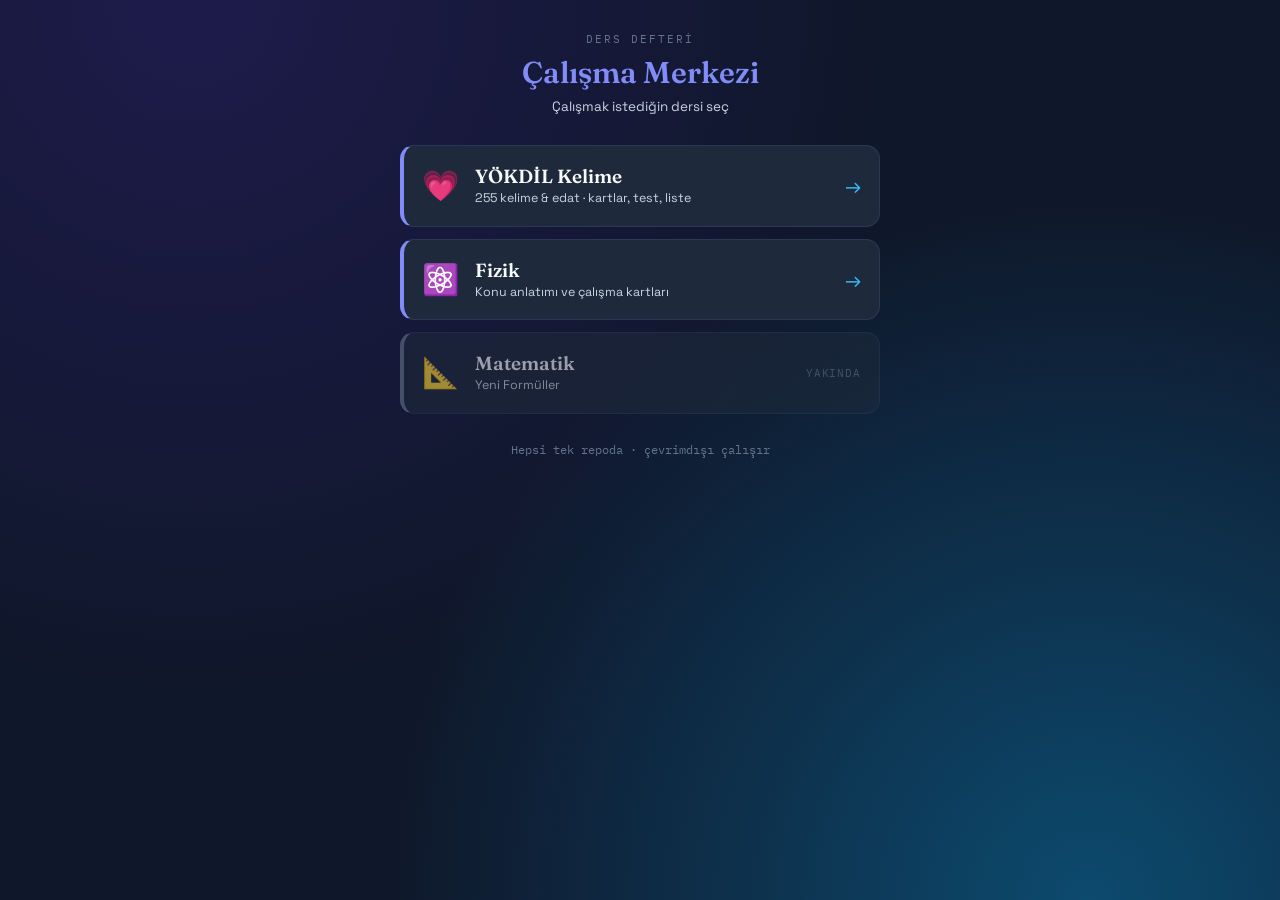
==== index.html @ ac5307e1 "Revamp styles and color palette in index.html Updated color palette and styles for a modern look. En" ====
<!DOCTYPE html>
<html lang="tr">
<head>
<meta charset="UTF-8">
<meta name="viewport" content="width=device-width, initial-scale=1.0">
<title>Ders Defteri — Giriş</title>
<link rel="preconnect" href="https://fonts.googleapis.com">
<link href="https://fonts.googleapis.com/css2?family=Fraunces:ital,opsz,wght@0,9..144,500;0,9..144,600&family=Space+Grotesk:wght@400;500;600;700&family=IBM+Plex+Mono:wght@400;500;600&display=swap" rel="stylesheet">
<style>
  :root{
    /* Modernize Edilmiş Renk Paleti */
    --bg: #0f172a;           /* Derin gece mavisi / Arduvaz */
    --bg-alt: #1e293b;       /* Kartlar için bir ton açık arka plan */
    --accent: #818cf8;       /* Yumuşak İndigo (Ana vurgu) */
    --secondary: #38bdf8;    /* Açık Mavi (Oklar ve ufak detaylar için) */
    --muted: #64748b;        /* Pasif öğeler için gri/mavi */
    --soft: #f8fafc;         /* Tam beyaz yerine göz yormayan kırık beyaz */
    --soft-dim: #cbd5e1;     /* Alt metinler için yumuşak gri */
  }
  
  *{box-sizing:border-box;}
  html{ background: var(--bg); }
  body{
    margin:0; background: var(--bg);
    /* Daha modern, mistik ve derinlik katan yeni arka plan gradient'leri */
    background-image:
      radial-gradient(circle at 15% 0%, #1e1b4b 0%, transparent 50%),
      radial-gradient(circle at 85% 100%, #0c4a6e 0%, transparent 50%);
    background-attachment:fixed;
    color:var(--soft); font-family:'Space Grotesk', sans-serif; min-height:100vh;
    display:flex; justify-content:center; padding:32px 16px 48px;
  }
  .wrap{ width:100%; max-width:480px; }
  header{ text-align:center; margin-bottom:28px; }
  .eyebrow{ font-family:'IBM Plex Mono', monospace; font-size:11px; letter-spacing:.18em; text-transform:uppercase; color:var(--muted); margin-bottom:8px; }
  h1{ font-family:'Fraunces', serif; font-weight:600; font-size:30px; margin:0 0 6px; color:var(--accent); }
  .sub{ font-size:13.5px; color:var(--soft-dim); line-height:1.5; }

  .grid{ display:flex; flex-direction:column; gap:12px; }
  .card{
    display:flex; align-items:center; gap:16px; text-decoration:none;
    background:var(--bg-alt); 
    border:1px solid rgba(129, 140, 248, 0.15); /* Çerçeveye saydam bir indigo dokunuşu */
    border-left:4px solid var(--accent); border-radius:14px; padding:18px 18px;
    transition:transform .15s ease, border-color .2s ease, background .2s ease, box-shadow .2s ease;
  }
  /* Kartların üzerine gelindiğinde modern bir parlama ve yükselme efekti */
  .card:hover:not(.soon) {
    background: #27364f;
    border-color: rgba(129, 140, 248, 0.4);
    box-shadow: 0 4px 20px rgba(0,0,0,0.15);
  }
  .card:active:not(.soon){ transform:scale(.985); background: #1e293b; }
  
  .card .ico{ font-size:30px; line-height:1; flex:0 0 auto; }
  .card .body{ flex:1; min-width:0; }
  .card .title{ font-family:'Fraunces', serif; font-weight:600; font-size:19px; color:var(--soft); margin-bottom:2px; }
  .card .desc{ font-size:12.5px; color:var(--soft-dim); line-height:1.4; }
  
  .card .arrow{ color:var(--secondary); font-size:20px; flex:0 0 auto; transition: transform 0.2s ease; }
  /* Ok işaretinin üzerine gelince hafif sağa kayması (Mikro etkileşim) */
  .card:hover:not(.soon) .arrow { transform: translateX(4px); }

  .card.soon{ border-left-color:var(--muted); opacity:.6; pointer-events:none; }
  .card.soon .arrow{ font-size:11px; font-family:'IBM Plex Mono', monospace; color:var(--muted); text-transform:uppercase; letter-spacing:.08em; }

  footer{ text-align:center; margin-top:28px; font-size:11.5px; color:var(--muted); font-family:'IBM Plex Mono', monospace; }
  
  ::selection{ background:var(--accent); color:#fff; }
</style>
</head>
<body>
<div class="wrap">

  <header>
    <div class="eyebrow">Ders Defteri</div>
    <h1>Çalışma Merkezi</h1>
    <div class="sub">Çalışmak istediğin dersi seç</div>
  </header>

  <div class="grid" id="grid"></div>

  <footer>Hepsi tek repoda · çevrimdışı çalışır</footer>

</div>

<script>
  const cards = [
    { ico:"💗", title:"YÖKDİL Kelime", desc:"255 kelime & edat · kartlar, test, liste", file:"yokdil-kelime.html" },
    { ico:"⚛️", title:"Fizik", desc:"Konu anlatımı ve çalışma kartları", file:"fizik.html" },
    { ico:"📐", title:"Matematik", desc:"Yeni Formüller", soon:true },
  ];

  const grid = document.getElementById('grid');
  cards.forEach(c=>{
    const el = document.createElement(c.soon ? 'div' : 'a');
    el.className = 'card' + (c.soon ? ' soon' : '');
    if(!c.soon) el.href = c.file;
    el.innerHTML =
      `<div class="ico">${c.ico}</div>
       <div class="body">
         <div class="title">${c.title}</div>
         <div class="desc">${c.desc}</div>
       </div>
       <div class="arrow">${c.soon ? 'Yakında' : '→'}</div>`;
    grid.appendChild(el);
  });
</script>
</body>
</html>
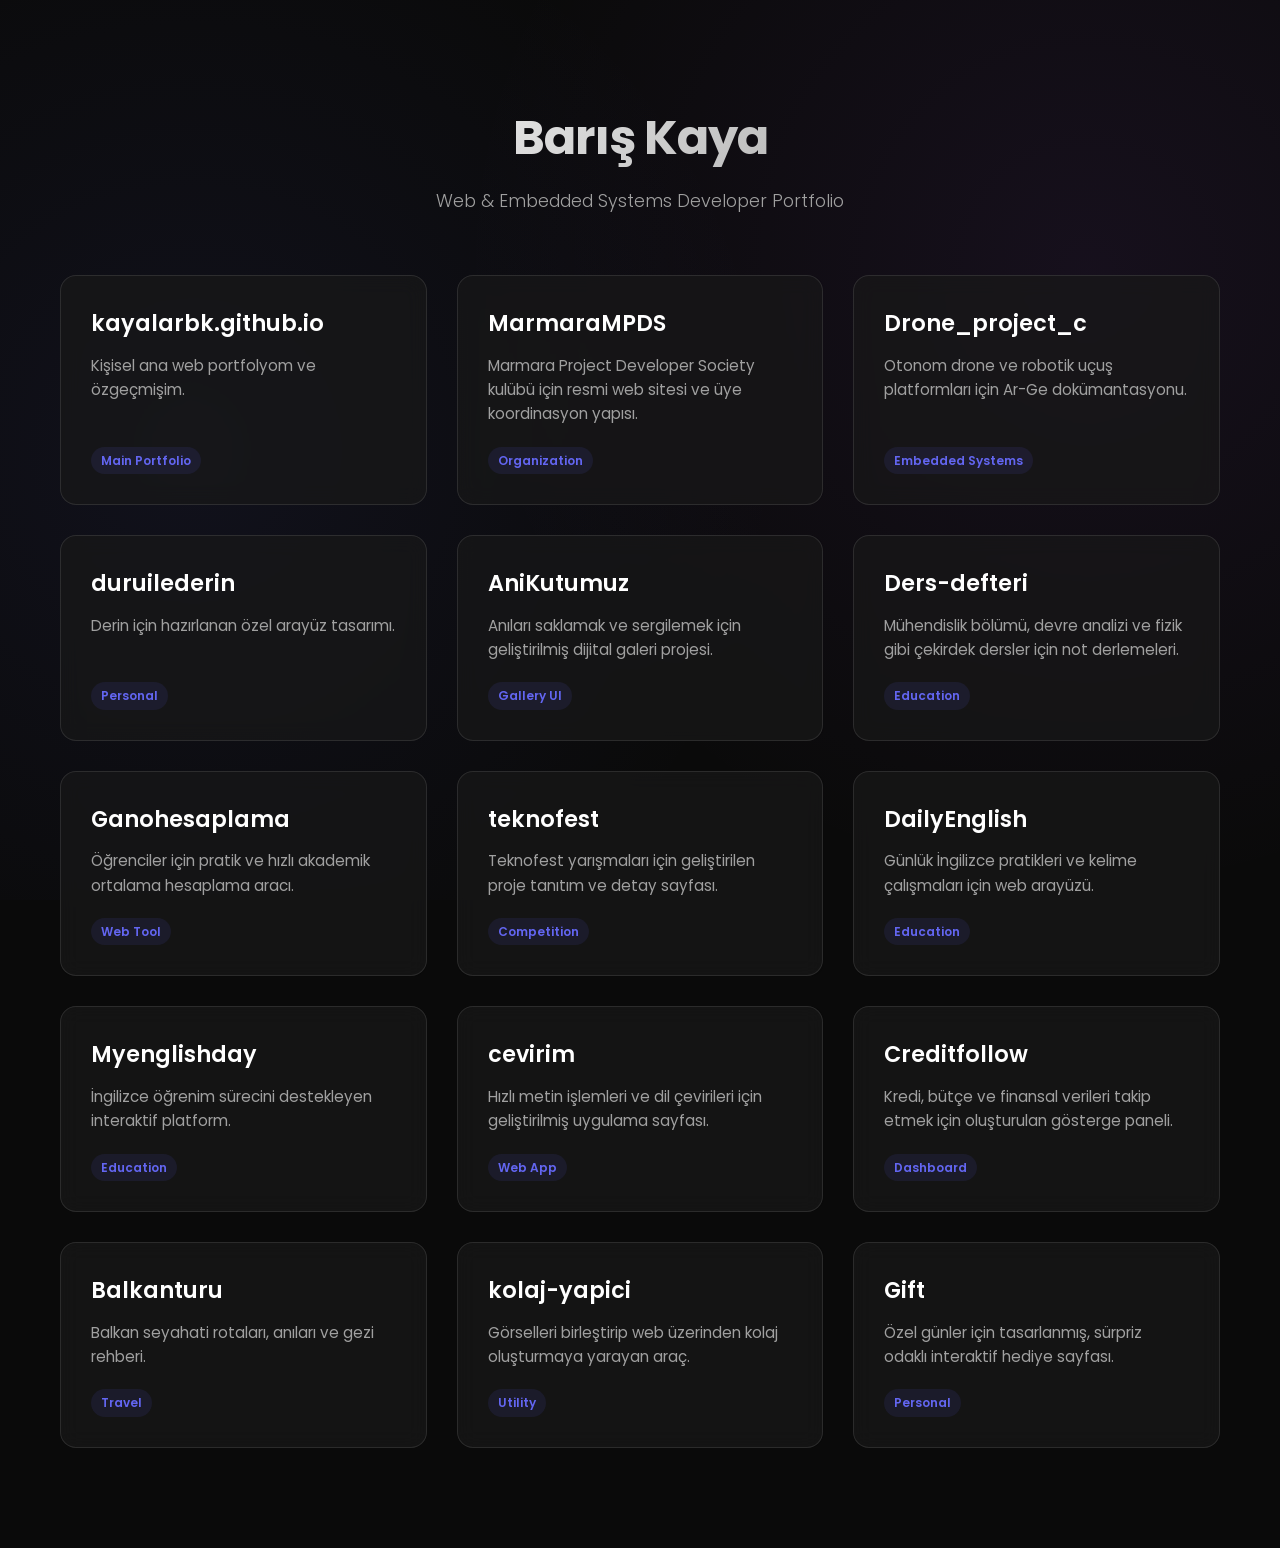
==== commit 0e1b9ae3: "Add files via upload" ====
--- a/index.html
+++ b/index.html
@@ -1,110 +1,275 @@
-<!DOCTYPE html>
-<html lang="tr">
-<head>
-<meta charset="UTF-8">
-<meta name="viewport" content="width=device-width, initial-scale=1.0">
-<title>Ders Defteri — Giriş</title>
-<link rel="preconnect" href="https://fonts.googleapis.com">
-<link href="https://fonts.googleapis.com/css2?family=Fraunces:ital,opsz,wght@0,9..144,500;0,9..144,600&family=Space+Grotesk:wght@400;500;600;700&family=IBM+Plex+Mono:wght@400;500;600&display=swap" rel="stylesheet">
-<style>
-  :root{
-    /* Modernize Edilmiş Renk Paleti */
-    --bg: #0f172a;           /* Derin gece mavisi / Arduvaz */
-    --bg-alt: #1e293b;       /* Kartlar için bir ton açık arka plan */
-    --accent: #818cf8;       /* Yumuşak İndigo (Ana vurgu) */
-    --secondary: #38bdf8;    /* Açık Mavi (Oklar ve ufak detaylar için) */
-    --muted: #64748b;        /* Pasif öğeler için gri/mavi */
-    --soft: #f8fafc;         /* Tam beyaz yerine göz yormayan kırık beyaz */
-    --soft-dim: #cbd5e1;     /* Alt metinler için yumuşak gri */
-  }
-  
-  *{box-sizing:border-box;}
-  html{ background: var(--bg); }
-  body{
-    margin:0; background: var(--bg);
-    /* Daha modern, mistik ve derinlik katan yeni arka plan gradient'leri */
-    background-image:
-      radial-gradient(circle at 15% 0%, #1e1b4b 0%, transparent 50%),
-      radial-gradient(circle at 85% 100%, #0c4a6e 0%, transparent 50%);
-    background-attachment:fixed;
-    color:var(--soft); font-family:'Space Grotesk', sans-serif; min-height:100vh;
-    display:flex; justify-content:center; padding:32px 16px 48px;
-  }
-  .wrap{ width:100%; max-width:480px; }
-  header{ text-align:center; margin-bottom:28px; }
-  .eyebrow{ font-family:'IBM Plex Mono', monospace; font-size:11px; letter-spacing:.18em; text-transform:uppercase; color:var(--muted); margin-bottom:8px; }
-  h1{ font-family:'Fraunces', serif; font-weight:600; font-size:30px; margin:0 0 6px; color:var(--accent); }
-  .sub{ font-size:13.5px; color:var(--soft-dim); line-height:1.5; }
-
-  .grid{ display:flex; flex-direction:column; gap:12px; }
-  .card{
-    display:flex; align-items:center; gap:16px; text-decoration:none;
-    background:var(--bg-alt); 
-    border:1px solid rgba(129, 140, 248, 0.15); /* Çerçeveye saydam bir indigo dokunuşu */
-    border-left:4px solid var(--accent); border-radius:14px; padding:18px 18px;
-    transition:transform .15s ease, border-color .2s ease, background .2s ease, box-shadow .2s ease;
-  }
-  /* Kartların üzerine gelindiğinde modern bir parlama ve yükselme efekti */
-  .card:hover:not(.soon) {
-    background: #27364f;
-    border-color: rgba(129, 140, 248, 0.4);
-    box-shadow: 0 4px 20px rgba(0,0,0,0.15);
-  }
-  .card:active:not(.soon){ transform:scale(.985); background: #1e293b; }
-  
-  .card .ico{ font-size:30px; line-height:1; flex:0 0 auto; }
-  .card .body{ flex:1; min-width:0; }
-  .card .title{ font-family:'Fraunces', serif; font-weight:600; font-size:19px; color:var(--soft); margin-bottom:2px; }
-  .card .desc{ font-size:12.5px; color:var(--soft-dim); line-height:1.4; }
-  
-  .card .arrow{ color:var(--secondary); font-size:20px; flex:0 0 auto; transition: transform 0.2s ease; }
-  /* Ok işaretinin üzerine gelince hafif sağa kayması (Mikro etkileşim) */
-  .card:hover:not(.soon) .arrow { transform: translateX(4px); }
-
-  .card.soon{ border-left-color:var(--muted); opacity:.6; pointer-events:none; }
-  .card.soon .arrow{ font-size:11px; font-family:'IBM Plex Mono', monospace; color:var(--muted); text-transform:uppercase; letter-spacing:.08em; }
-
-  footer{ text-align:center; margin-top:28px; font-size:11.5px; color:var(--muted); font-family:'IBM Plex Mono', monospace; }
-  
-  ::selection{ background:var(--accent); color:#fff; }
-</style>
-</head>
-<body>
-<div class="wrap">
-
-  <header>
-    <div class="eyebrow">Ders Defteri</div>
-    <h1>Çalışma Merkezi</h1>
-    <div class="sub">Çalışmak istediğin dersi seç</div>
-  </header>
-
-  <div class="grid" id="grid"></div>
-
-  <footer>Hepsi tek repoda · çevrimdışı çalışır</footer>
-
-</div>
-
-<script>
-  const cards = [
-    { ico:"💗", title:"YÖKDİL Kelime", desc:"255 kelime & edat · kartlar, test, liste", file:"yokdil-kelime.html" },
-    { ico:"⚛️", title:"Fizik", desc:"Konu anlatımı ve çalışma kartları", file:"fizik.html" },
-    { ico:"📐", title:"Matematik", desc:"Yeni Formüller", soon:true },
-  ];
-
-  const grid = document.getElementById('grid');
-  cards.forEach(c=>{
-    const el = document.createElement(c.soon ? 'div' : 'a');
-    el.className = 'card' + (c.soon ? ' soon' : '');
-    if(!c.soon) el.href = c.file;
-    el.innerHTML =
-      `<div class="ico">${c.ico}</div>
-       <div class="body">
-         <div class="title">${c.title}</div>
-         <div class="desc">${c.desc}</div>
-       </div>
-       <div class="arrow">${c.soon ? 'Yakında' : '→'}</div>`;
-    grid.appendChild(el);
-  });
-</script>
-</body>
-</html>
+<!DOCTYPE html>
+<html lang="tr">
+<head>
+    <meta charset="UTF-8">
+    <meta name="viewport" content="width=device-width, initial-scale=1.0">
+    <title>Barış Kaya | Portfolyo</title>
+    <link href="https://fonts.googleapis.com/css2?family=Poppins:wght@300;400;600;700&display=swap" rel="stylesheet">
+    <style>
+        :root {
+            --bg-dark: #0a0a0a;
+            --bg-card: rgba(25, 25, 25, 0.7);
+            --text-primary: #ffffff;
+            --text-secondary: #a0a0a0;
+            --accent: #6366f1;
+            --accent-glow: rgba(99, 102, 241, 0.4);
+            --border-color: rgba(255, 255, 255, 0.1);
+        }
+
+        * {
+            box-sizing: border-box;
+            margin: 0;
+            padding: 0;
+        }
+
+        body {
+            font-family: 'Poppins', sans-serif;
+            background-color: var(--bg-dark);
+            color: var(--text-primary);
+            line-height: 1.6;
+            background-image: 
+                radial-gradient(circle at 15% 50%, rgba(99, 102, 241, 0.08) 0%, transparent 50%),
+                radial-gradient(circle at 85% 30%, rgba(168, 85, 247, 0.08) 0%, transparent 50%);
+            background-attachment: fixed;
+            min-height: 100vh;
+        }
+
+        /* Header / Hero Section */
+        header {
+            text-align: center;
+            padding: 100px 20px 60px;
+            max-width: 800px;
+            margin: 0 auto;
+        }
+
+        header h1 {
+            font-size: 3rem;
+            font-weight: 700;
+            margin-bottom: 10px;
+            background: linear-gradient(135deg, #fff 0%, #a0a0a0 100%);
+            -webkit-background-clip: text;
+            -webkit-text-fill-color: transparent;
+            letter-spacing: -1px;
+        }
+
+        header p {
+            color: var(--text-secondary);
+            font-size: 1.1rem;
+            font-weight: 300;
+        }
+
+        /* Container & Grid */
+        .container {
+            max-width: 1200px;
+            margin: 0 auto;
+            padding: 0 20px 100px;
+        }
+
+        .project-grid {
+            display: grid;
+            grid-template-columns: repeat(auto-fill, minmax(320px, 1fr));
+            gap: 30px;
+        }
+
+        /* Project Cards */
+        .card {
+            background: var(--bg-card);
+            border: 1px solid var(--border-color);
+            border-radius: 16px;
+            padding: 30px;
+            text-decoration: none;
+            color: inherit;
+            display: flex;
+            flex-direction: column;
+            transition: all 0.4s cubic-bezier(0.175, 0.885, 0.32, 1.275);
+            backdrop-filter: blur(10px);
+            position: relative;
+            overflow: hidden;
+        }
+
+        .card::before {
+            content: '';
+            position: absolute;
+            top: 0;
+            left: 0;
+            width: 100%;
+            height: 4px;
+            background: linear-gradient(90deg, var(--accent), #a855f7);
+            opacity: 0;
+            transition: opacity 0.3s ease;
+        }
+
+        .card:hover {
+            transform: translateY(-10px);
+            border-color: rgba(255, 255, 255, 0.2);
+            box-shadow: 0 20px 40px var(--accent-glow);
+        }
+
+        .card:hover::before {
+            opacity: 1;
+        }
+
+        .card h3 {
+            font-size: 1.4rem;
+            font-weight: 600;
+            margin-bottom: 12px;
+            color: #fff;
+            display: flex;
+            align-items: center;
+            justify-content: space-between;
+        }
+
+        .card h3::after {
+            content: '↗';
+            font-size: 1.2rem;
+            color: var(--accent);
+            opacity: 0;
+            transform: translateX(-10px);
+            transition: all 0.3s ease;
+        }
+
+        .card:hover h3::after {
+            opacity: 1;
+            transform: translateX(0);
+        }
+
+        .card p {
+            color: var(--text-secondary);
+            font-size: 0.95rem;
+            flex-grow: 1;
+        }
+
+        .tag {
+            display: inline-block;
+            padding: 4px 10px;
+            background: rgba(99, 102, 241, 0.1);
+            color: var(--accent);
+            border-radius: 20px;
+            font-size: 0.75rem;
+            font-weight: 600;
+            margin-top: 20px;
+            align-self: flex-start;
+        }
+
+    </style>
+</head>
+<body>
+
+    <header>
+        <h1>Barış Kaya</h1>
+        <p>Web & Embedded Systems Developer Portfolio</p>
+    </header>
+
+    <div class="container">
+        <div class="project-grid">
+
+            <!-- Ana Portfolyo -->
+            <a href="https://kayalarbk.github.io/" target="_blank" class="card">
+                <h3>kayalarbk.github.io</h3>
+                <p>Kişisel ana web portfolyom ve özgeçmişim.</p>
+                <span class="tag">Main Portfolio</span>
+            </a>
+
+            <!-- MPDS -->
+            <a href="https://kayalarbk.github.io/MarmaraMPDS/" target="_blank" class="card">
+                <h3>MarmaraMPDS</h3>
+                <p>Marmara Project Developer Society kulübü için resmi web sitesi ve üye koordinasyon yapısı.</p>
+                <span class="tag">Organization</span>
+            </a>
+
+            <!-- Drone Projesi -->
+            <a href="https://kayalarbk.github.io/Drone_project_c/" target="_blank" class="card">
+                <h3>Drone_project_c</h3>
+                <p>Otonom drone ve robotik uçuş platformları için Ar-Ge dokümantasyonu.</p>
+                <span class="tag">Embedded Systems</span>
+            </a>
+
+            <!-- Duru ile Derin -->
+            <a href="https://kayalarbk.github.io/duruilederin/" target="_blank" class="card">
+                <h3>duruilederin</h3>
+                <p>Derin için hazırlanan özel arayüz tasarımı.</p>
+                <span class="tag">Personal</span>
+            </a>
+
+            <!-- Anı Kutumuz -->
+            <a href="https://kayalarbk.github.io/AniKutumuz/" target="_blank" class="card">
+                <h3>AniKutumuz</h3>
+                <p>Anıları saklamak ve sergilemek için geliştirilmiş dijital galeri projesi.</p>
+                <span class="tag">Gallery UI</span>
+            </a>
+
+            <!-- Ders Defteri -->
+            <a href="https://kayalarbk.github.io/Ders-defteri/" target="_blank" class="card">
+                <h3>Ders-defteri</h3>
+                <p>Mühendislik bölümü, devre analizi ve fizik gibi çekirdek dersler için not derlemeleri.</p>
+                <span class="tag">Education</span>
+            </a>
+
+            <!-- GANO Hesaplama -->
+            <a href="https://kayalarbk.github.io/Ganohesaplama/" target="_blank" class="card">
+                <h3>Ganohesaplama</h3>
+                <p>Öğrenciler için pratik ve hızlı akademik ortalama hesaplama aracı.</p>
+                <span class="tag">Web Tool</span>
+            </a>
+
+            <!-- Teknofest -->
+            <a href="https://kayalarbk.github.io/teknofest/" target="_blank" class="card">
+                <h3>teknofest</h3>
+                <p>Teknofest yarışmaları için geliştirilen proje tanıtım ve detay sayfası.</p>
+                <span class="tag">Competition</span>
+            </a>
+
+            <!-- Günlük İngilizce -->
+            <a href="https://kayalarbk.github.io/DailyEnglish/" target="_blank" class="card">
+                <h3>DailyEnglish</h3>
+                <p>Günlük İngilizce pratikleri ve kelime çalışmaları için web arayüzü.</p>
+                <span class="tag">Education</span>
+            </a>
+
+            <!-- My English Day -->
+            <a href="https://kayalarbk.github.io/Myenglishday/" target="_blank" class="card">
+                <h3>Myenglishday</h3>
+                <p>İngilizce öğrenim sürecini destekleyen interaktif platform.</p>
+                <span class="tag">Education</span>
+            </a>
+
+            <!-- Çevirim -->
+            <a href="https://kayalarbk.github.io/cevirim/" target="_blank" class="card">
+                <h3>cevirim</h3>
+                <p>Hızlı metin işlemleri ve dil çevirileri için geliştirilmiş uygulama sayfası.</p>
+                <span class="tag">Web App</span>
+            </a>
+
+            <!-- Kredi Takip -->
+            <a href="https://kayalarbk.github.io/Creditfollow/" target="_blank" class="card">
+                <h3>Creditfollow</h3>
+                <p>Kredi, bütçe ve finansal verileri takip etmek için oluşturulan gösterge paneli.</p>
+                <span class="tag">Dashboard</span>
+            </a>
+
+            <!-- Balkan Turu -->
+            <a href="https://kayalarbk.github.io/Balkanturu/" target="_blank" class="card">
+                <h3>Balkanturu</h3>
+                <p>Balkan seyahati rotaları, anıları ve gezi rehberi.</p>
+                <span class="tag">Travel</span>
+            </a>
+
+            <!-- Kolaj Yapıcı -->
+            <a href="https://kayalarbk.github.io/kolaj-yapici/" target="_blank" class="card">
+                <h3>kolaj-yapici</h3>
+                <p>Görselleri birleştirip web üzerinden kolaj oluşturmaya yarayan araç.</p>
+                <span class="tag">Utility</span>
+            </a>
+
+            <!-- Gift -->
+            <a href="https://kayalarbk.github.io/Gift/" target="_blank" class="card">
+                <h3>Gift</h3>
+                <p>Özel günler için tasarlanmış, sürpriz odaklı interaktif hediye sayfası.</p>
+                <span class="tag">Personal</span>
+            </a>
+
+        </div>
+    </div>
+
+</body>
+</html>
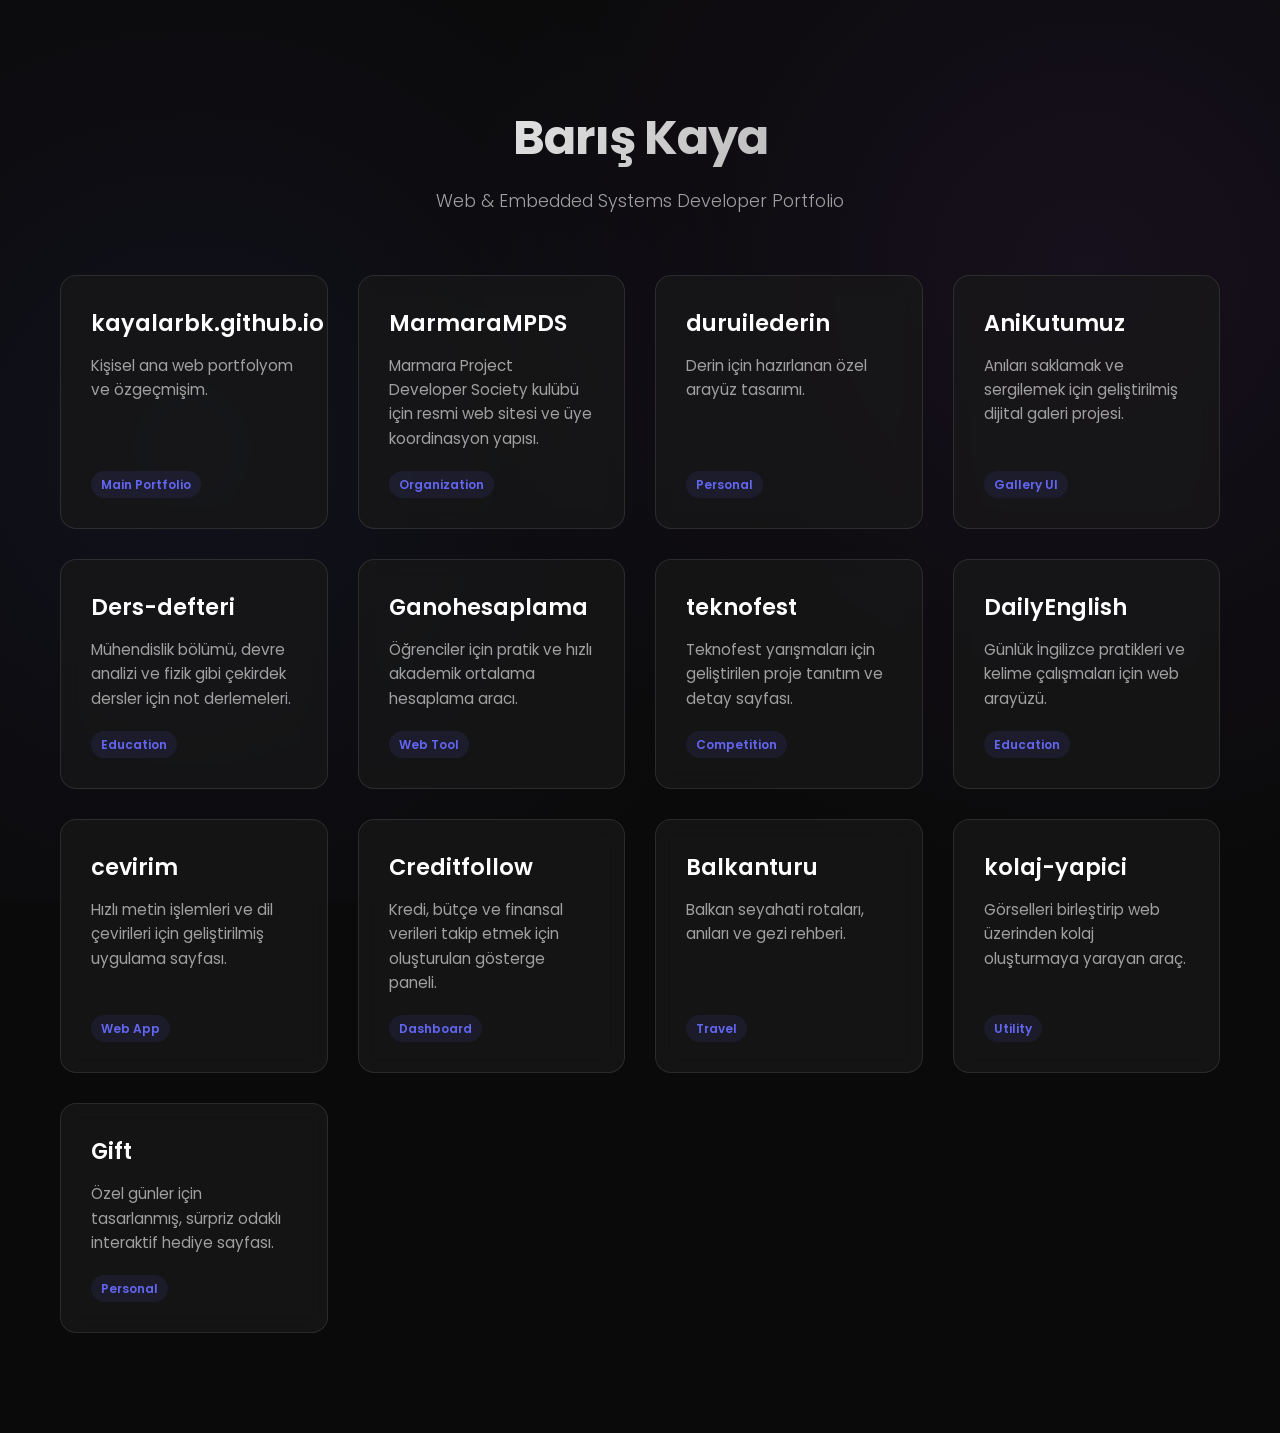
==== commit 9032aa18: "Update index.html" ====
--- a/index.html
+++ b/index.html
@@ -67,7 +67,7 @@
 
         .project-grid {
             display: grid;
-            grid-template-columns: repeat(auto-fill, minmax(320px, 1fr));
+            grid-template-columns: repeat(auto-fill, minmax(240px, 1fr));
             gap: 30px;
         }
 
@@ -177,13 +177,6 @@
                 <span class="tag">Organization</span>
             </a>
 
-            <!-- Drone Projesi -->
-            <a href="https://kayalarbk.github.io/Drone_project_c/" target="_blank" class="card">
-                <h3>Drone_project_c</h3>
-                <p>Otonom drone ve robotik uçuş platformları için Ar-Ge dokümantasyonu.</p>
-                <span class="tag">Embedded Systems</span>
-            </a>
-
             <!-- Duru ile Derin -->
             <a href="https://kayalarbk.github.io/duruilederin/" target="_blank" class="card">
                 <h3>duruilederin</h3>
@@ -226,13 +219,6 @@
                 <span class="tag">Education</span>
             </a>
 
-            <!-- My English Day -->
-            <a href="https://kayalarbk.github.io/Myenglishday/" target="_blank" class="card">
-                <h3>Myenglishday</h3>
-                <p>İngilizce öğrenim sürecini destekleyen interaktif platform.</p>
-                <span class="tag">Education</span>
-            </a>
-
             <!-- Çevirim -->
             <a href="https://kayalarbk.github.io/cevirim/" target="_blank" class="card">
                 <h3>cevirim</h3>
@@ -272,4 +258,4 @@
     </div>
 
 </body>
-</html>+</html>
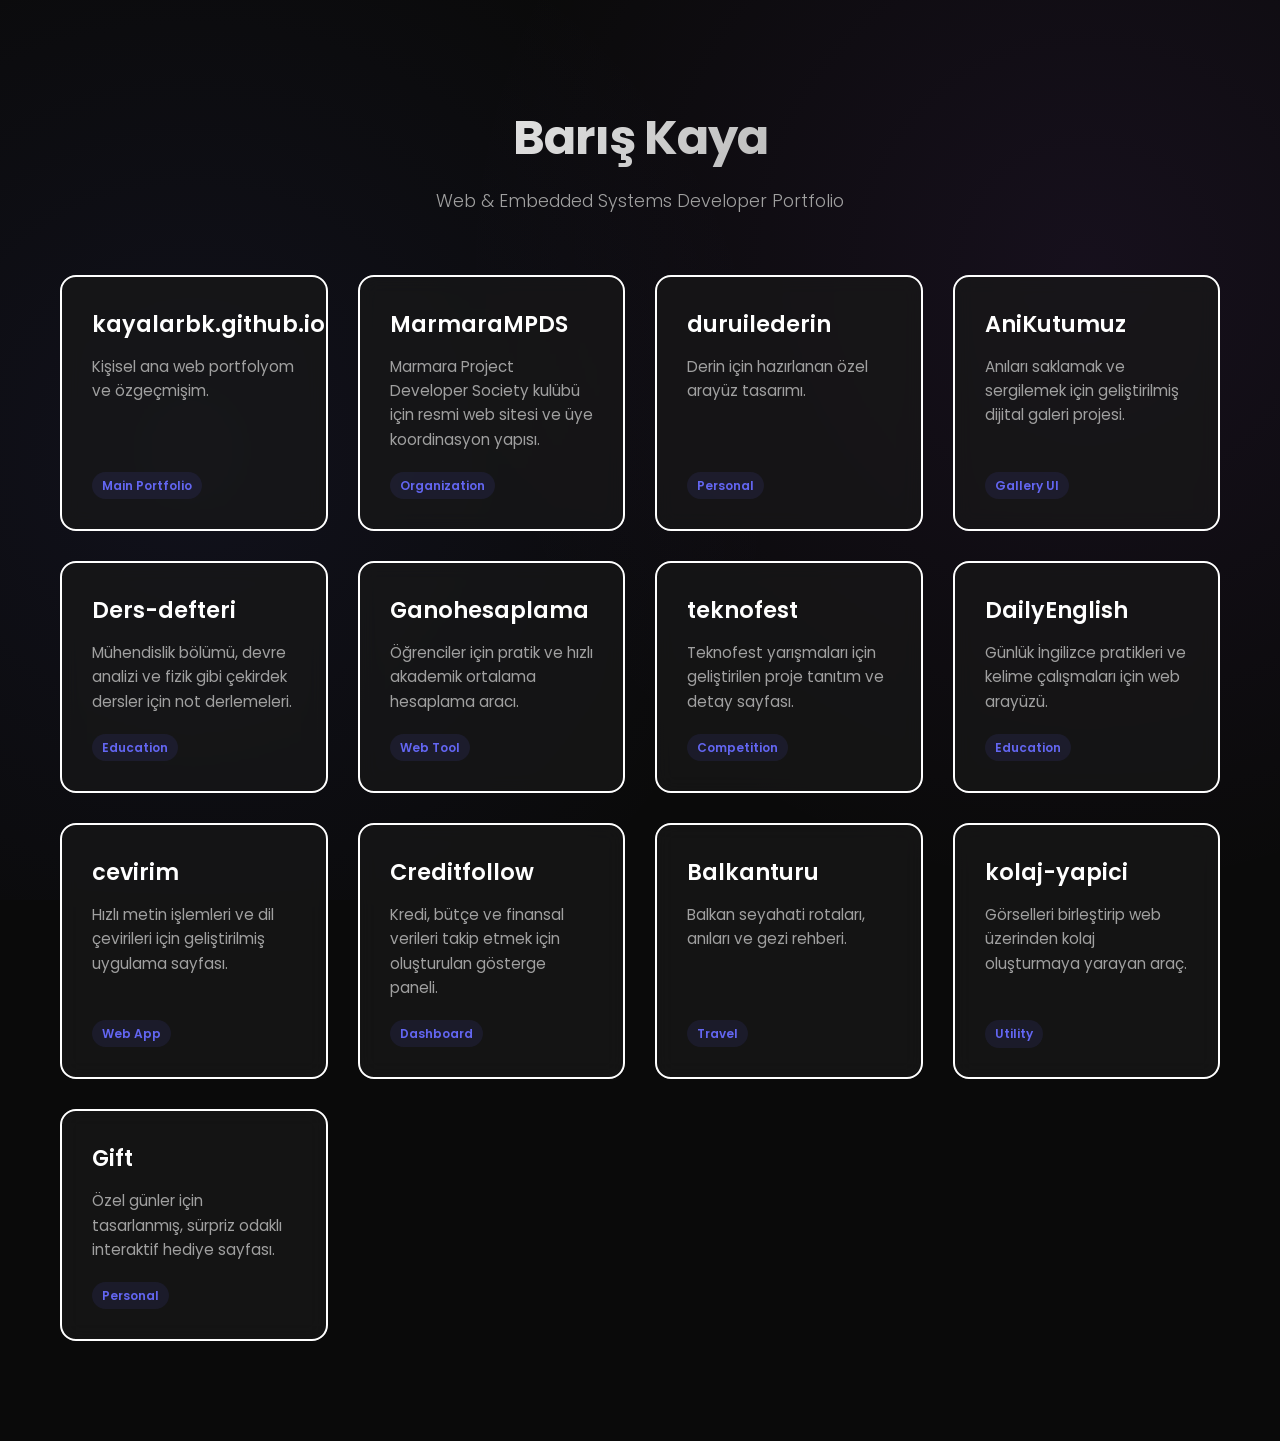
==== commit 588d50b7: "Update index.html" ====
--- a/index.html
+++ b/index.html
@@ -74,7 +74,7 @@
         /* Project Cards */
         .card {
             background: var(--bg-card);
-            border: 1px solid var(--border-color);
+            border: 2px solid #ffffff;
             border-radius: 16px;
             padding: 30px;
             text-decoration: none;
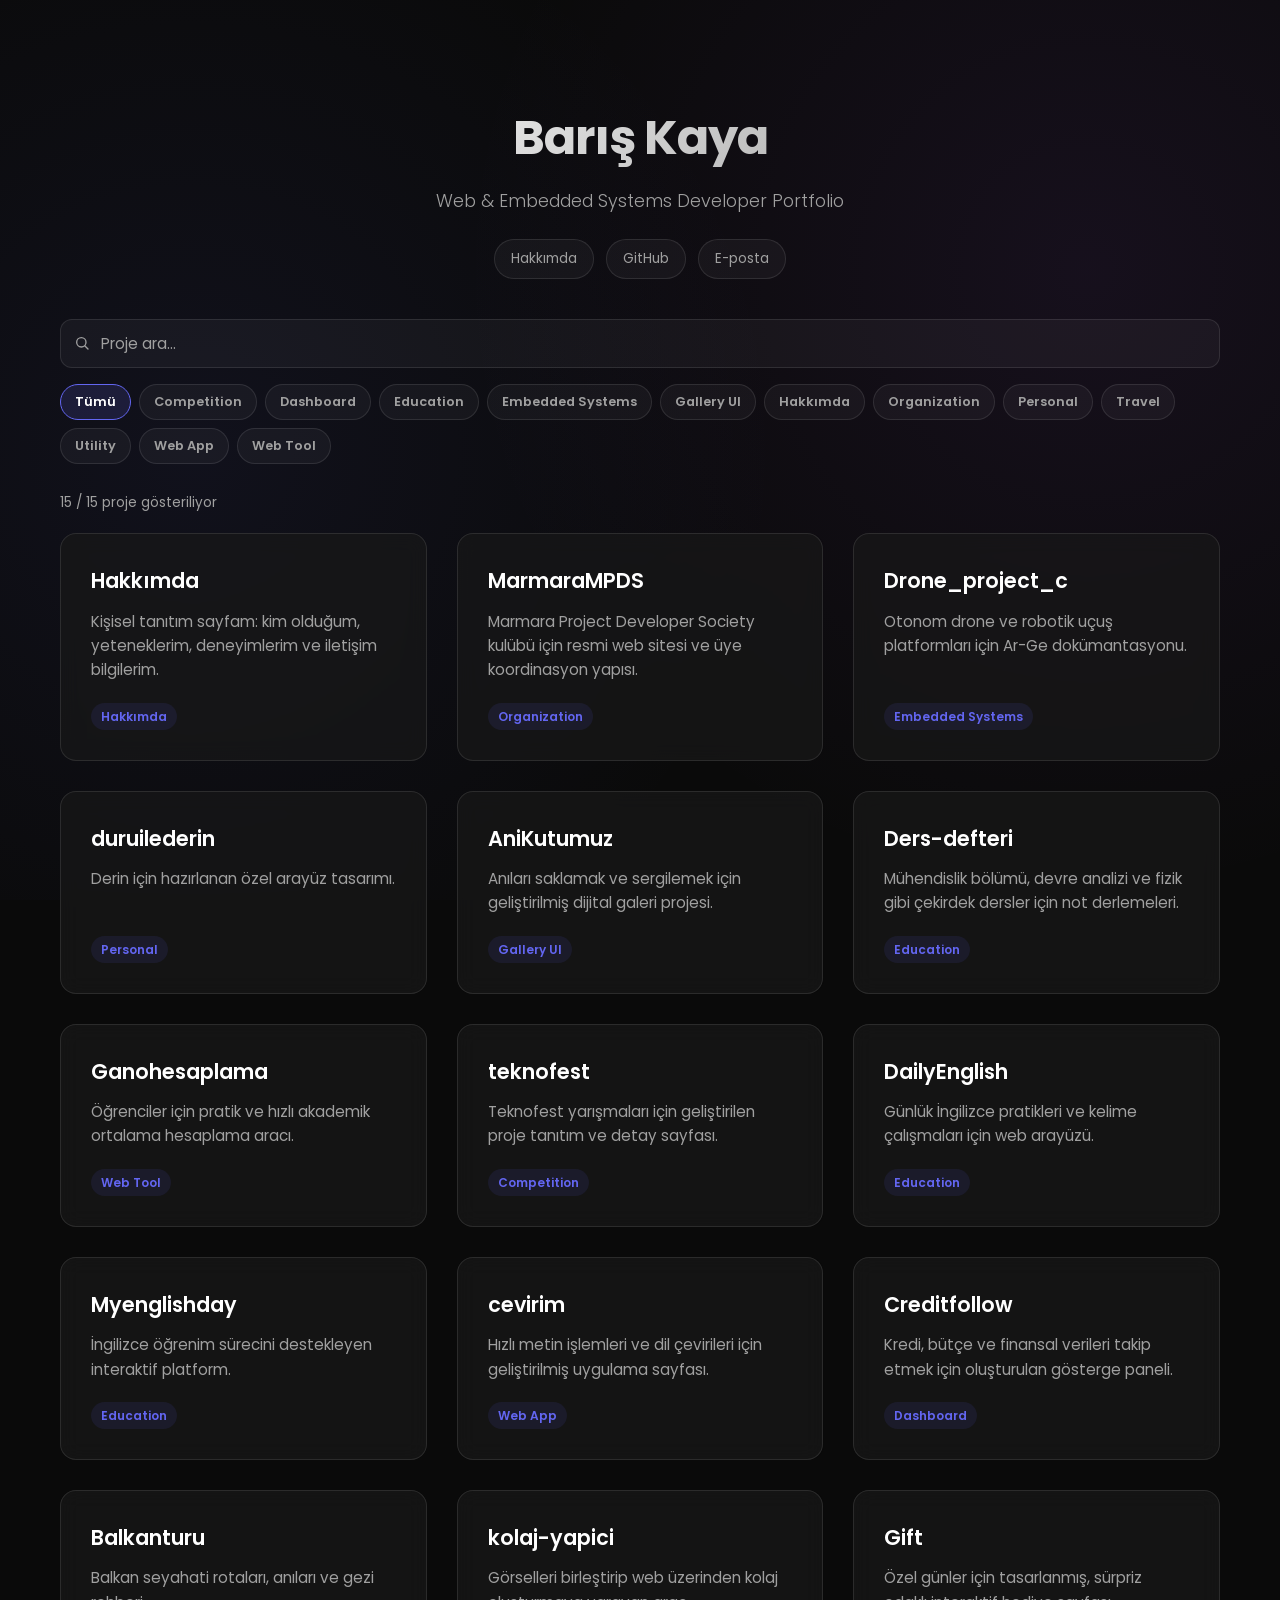
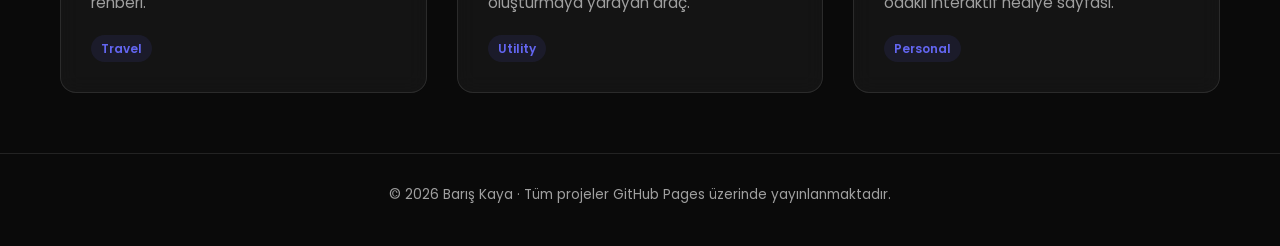
==== commit ac66e258: "Portfolyoya arama/filtre ekle ve kisisel tanitim sayfasi olustur - index.html: canli arama, otomatik" ====
--- a/index.html
+++ b/index.html
@@ -1,261 +1,558 @@
-<!DOCTYPE html>
-<html lang="tr">
-<head>
-    <meta charset="UTF-8">
-    <meta name="viewport" content="width=device-width, initial-scale=1.0">
-    <title>Barış Kaya | Portfolyo</title>
-    <link href="https://fonts.googleapis.com/css2?family=Poppins:wght@300;400;600;700&display=swap" rel="stylesheet">
-    <style>
-        :root {
-            --bg-dark: #0a0a0a;
-            --bg-card: rgba(25, 25, 25, 0.7);
-            --text-primary: #ffffff;
-            --text-secondary: #a0a0a0;
-            --accent: #6366f1;
-            --accent-glow: rgba(99, 102, 241, 0.4);
-            --border-color: rgba(255, 255, 255, 0.1);
-        }
-
-        * {
-            box-sizing: border-box;
-            margin: 0;
-            padding: 0;
-        }
-
-        body {
-            font-family: 'Poppins', sans-serif;
-            background-color: var(--bg-dark);
-            color: var(--text-primary);
-            line-height: 1.6;
-            background-image: 
-                radial-gradient(circle at 15% 50%, rgba(99, 102, 241, 0.08) 0%, transparent 50%),
-                radial-gradient(circle at 85% 30%, rgba(168, 85, 247, 0.08) 0%, transparent 50%);
-            background-attachment: fixed;
-            min-height: 100vh;
-        }
-
-        /* Header / Hero Section */
-        header {
-            text-align: center;
-            padding: 100px 20px 60px;
-            max-width: 800px;
-            margin: 0 auto;
-        }
-
-        header h1 {
-            font-size: 3rem;
-            font-weight: 700;
-            margin-bottom: 10px;
-            background: linear-gradient(135deg, #fff 0%, #a0a0a0 100%);
-            -webkit-background-clip: text;
-            -webkit-text-fill-color: transparent;
-            letter-spacing: -1px;
-        }
-
-        header p {
-            color: var(--text-secondary);
-            font-size: 1.1rem;
-            font-weight: 300;
-        }
-
-        /* Container & Grid */
-        .container {
-            max-width: 1200px;
-            margin: 0 auto;
-            padding: 0 20px 100px;
-        }
-
-        .project-grid {
-            display: grid;
-            grid-template-columns: repeat(auto-fill, minmax(240px, 1fr));
-            gap: 30px;
-        }
-
-        /* Project Cards */
-        .card {
-            background: var(--bg-card);
-            border: 2px solid #ffffff;
-            border-radius: 16px;
-            padding: 30px;
-            text-decoration: none;
-            color: inherit;
-            display: flex;
-            flex-direction: column;
-            transition: all 0.4s cubic-bezier(0.175, 0.885, 0.32, 1.275);
-            backdrop-filter: blur(10px);
-            position: relative;
-            overflow: hidden;
-        }
-
-        .card::before {
-            content: '';
-            position: absolute;
-            top: 0;
-            left: 0;
-            width: 100%;
-            height: 4px;
-            background: linear-gradient(90deg, var(--accent), #a855f7);
-            opacity: 0;
-            transition: opacity 0.3s ease;
-        }
-
-        .card:hover {
-            transform: translateY(-10px);
-            border-color: rgba(255, 255, 255, 0.2);
-            box-shadow: 0 20px 40px var(--accent-glow);
-        }
-
-        .card:hover::before {
-            opacity: 1;
-        }
-
-        .card h3 {
-            font-size: 1.4rem;
-            font-weight: 600;
-            margin-bottom: 12px;
-            color: #fff;
-            display: flex;
-            align-items: center;
-            justify-content: space-between;
-        }
-
-        .card h3::after {
-            content: '↗';
-            font-size: 1.2rem;
-            color: var(--accent);
-            opacity: 0;
-            transform: translateX(-10px);
-            transition: all 0.3s ease;
-        }
-
-        .card:hover h3::after {
-            opacity: 1;
-            transform: translateX(0);
-        }
-
-        .card p {
-            color: var(--text-secondary);
-            font-size: 0.95rem;
-            flex-grow: 1;
-        }
-
-        .tag {
-            display: inline-block;
-            padding: 4px 10px;
-            background: rgba(99, 102, 241, 0.1);
-            color: var(--accent);
-            border-radius: 20px;
-            font-size: 0.75rem;
-            font-weight: 600;
-            margin-top: 20px;
-            align-self: flex-start;
-        }
-
-    </style>
-</head>
-<body>
-
-    <header>
-        <h1>Barış Kaya</h1>
-        <p>Web & Embedded Systems Developer Portfolio</p>
-    </header>
-
-    <div class="container">
-        <div class="project-grid">
-
-            <!-- Ana Portfolyo -->
-            <a href="https://kayalarbk.github.io/" target="_blank" class="card">
-                <h3>kayalarbk.github.io</h3>
-                <p>Kişisel ana web portfolyom ve özgeçmişim.</p>
-                <span class="tag">Main Portfolio</span>
-            </a>
-
-            <!-- MPDS -->
-            <a href="https://kayalarbk.github.io/MarmaraMPDS/" target="_blank" class="card">
-                <h3>MarmaraMPDS</h3>
-                <p>Marmara Project Developer Society kulübü için resmi web sitesi ve üye koordinasyon yapısı.</p>
-                <span class="tag">Organization</span>
-            </a>
-
-            <!-- Duru ile Derin -->
-            <a href="https://kayalarbk.github.io/duruilederin/" target="_blank" class="card">
-                <h3>duruilederin</h3>
-                <p>Derin için hazırlanan özel arayüz tasarımı.</p>
-                <span class="tag">Personal</span>
-            </a>
-
-            <!-- Anı Kutumuz -->
-            <a href="https://kayalarbk.github.io/AniKutumuz/" target="_blank" class="card">
-                <h3>AniKutumuz</h3>
-                <p>Anıları saklamak ve sergilemek için geliştirilmiş dijital galeri projesi.</p>
-                <span class="tag">Gallery UI</span>
-            </a>
-
-            <!-- Ders Defteri -->
-            <a href="https://kayalarbk.github.io/Ders-defteri/" target="_blank" class="card">
-                <h3>Ders-defteri</h3>
-                <p>Mühendislik bölümü, devre analizi ve fizik gibi çekirdek dersler için not derlemeleri.</p>
-                <span class="tag">Education</span>
-            </a>
-
-            <!-- GANO Hesaplama -->
-            <a href="https://kayalarbk.github.io/Ganohesaplama/" target="_blank" class="card">
-                <h3>Ganohesaplama</h3>
-                <p>Öğrenciler için pratik ve hızlı akademik ortalama hesaplama aracı.</p>
-                <span class="tag">Web Tool</span>
-            </a>
-
-            <!-- Teknofest -->
-            <a href="https://kayalarbk.github.io/teknofest/" target="_blank" class="card">
-                <h3>teknofest</h3>
-                <p>Teknofest yarışmaları için geliştirilen proje tanıtım ve detay sayfası.</p>
-                <span class="tag">Competition</span>
-            </a>
-
-            <!-- Günlük İngilizce -->
-            <a href="https://kayalarbk.github.io/DailyEnglish/" target="_blank" class="card">
-                <h3>DailyEnglish</h3>
-                <p>Günlük İngilizce pratikleri ve kelime çalışmaları için web arayüzü.</p>
-                <span class="tag">Education</span>
-            </a>
-
-            <!-- Çevirim -->
-            <a href="https://kayalarbk.github.io/cevirim/" target="_blank" class="card">
-                <h3>cevirim</h3>
-                <p>Hızlı metin işlemleri ve dil çevirileri için geliştirilmiş uygulama sayfası.</p>
-                <span class="tag">Web App</span>
-            </a>
-
-            <!-- Kredi Takip -->
-            <a href="https://kayalarbk.github.io/Creditfollow/" target="_blank" class="card">
-                <h3>Creditfollow</h3>
-                <p>Kredi, bütçe ve finansal verileri takip etmek için oluşturulan gösterge paneli.</p>
-                <span class="tag">Dashboard</span>
-            </a>
-
-            <!-- Balkan Turu -->
-            <a href="https://kayalarbk.github.io/Balkanturu/" target="_blank" class="card">
-                <h3>Balkanturu</h3>
-                <p>Balkan seyahati rotaları, anıları ve gezi rehberi.</p>
-                <span class="tag">Travel</span>
-            </a>
-
-            <!-- Kolaj Yapıcı -->
-            <a href="https://kayalarbk.github.io/kolaj-yapici/" target="_blank" class="card">
-                <h3>kolaj-yapici</h3>
-                <p>Görselleri birleştirip web üzerinden kolaj oluşturmaya yarayan araç.</p>
-                <span class="tag">Utility</span>
-            </a>
-
-            <!-- Gift -->
-            <a href="https://kayalarbk.github.io/Gift/" target="_blank" class="card">
-                <h3>Gift</h3>
-                <p>Özel günler için tasarlanmış, sürpriz odaklı interaktif hediye sayfası.</p>
-                <span class="tag">Personal</span>
-            </a>
-
-        </div>
-    </div>
-
-</body>
-</html>
+<!DOCTYPE html>
+<html lang="tr">
+<head>
+    <meta charset="UTF-8">
+    <meta name="viewport" content="width=device-width, initial-scale=1.0">
+    <title>Barış Kaya | Portfolyo</title>
+
+    <meta name="description" content="Barış Kaya'nın web ve gömülü sistemler projelerini bir araya getiren portfolyo sayfası.">
+    <meta name="author" content="Barış Kaya">
+    <meta name="theme-color" content="#0a0a0a">
+    <link rel="canonical" href="https://kayalarbk.github.io/">
+
+    <meta property="og:type" content="website">
+    <meta property="og:title" content="Barış Kaya | Portfolyo">
+    <meta property="og:description" content="Web & gömülü sistemler projeleri.">
+    <meta property="og:locale" content="tr_TR">
+    <meta name="twitter:card" content="summary">
+
+    <link rel="icon" href="data:image/svg+xml,<svg xmlns='http://www.w3.org/2000/svg' viewBox='0 0 100 100'><rect width='100' height='100' rx='22' fill='%236366f1'/><text x='50' y='71' font-size='58' font-family='sans-serif' font-weight='700' fill='%23fff' text-anchor='middle'>B</text></svg>">
+
+    <link rel="preconnect" href="https://fonts.googleapis.com">
+    <link rel="preconnect" href="https://fonts.gstatic.com" crossorigin>
+    <link href="https://fonts.googleapis.com/css2?family=Poppins:wght@300;400;600;700&display=swap" rel="stylesheet">
+    <style>
+        :root {
+            --bg-dark: #0a0a0a;
+            --bg-card: rgba(25, 25, 25, 0.7);
+            --bg-input: rgba(255, 255, 255, 0.04);
+            --text-primary: #ffffff;
+            --text-secondary: #a0a0a0;
+            --accent: #6366f1;
+            --accent-2: #a855f7;
+            --accent-glow: rgba(99, 102, 241, 0.4);
+            --border-color: rgba(255, 255, 255, 0.1);
+        }
+
+        * {
+            box-sizing: border-box;
+            margin: 0;
+            padding: 0;
+        }
+
+        html { scroll-behavior: smooth; }
+
+        body {
+            font-family: 'Poppins', sans-serif;
+            background-color: var(--bg-dark);
+            color: var(--text-primary);
+            line-height: 1.6;
+            background-image:
+                radial-gradient(circle at 15% 50%, rgba(99, 102, 241, 0.08) 0%, transparent 50%),
+                radial-gradient(circle at 85% 30%, rgba(168, 85, 247, 0.08) 0%, transparent 50%);
+            background-attachment: fixed;
+            min-height: 100vh;
+        }
+
+        a { color: var(--accent); }
+
+        :focus-visible {
+            outline: 2px solid var(--accent);
+            outline-offset: 3px;
+            border-radius: 6px;
+        }
+
+        .skip-link {
+            position: absolute;
+            left: -9999px;
+            top: 10px;
+            background: var(--accent);
+            color: #fff;
+            padding: 10px 16px;
+            border-radius: 8px;
+            text-decoration: none;
+            z-index: 10;
+        }
+        .skip-link:focus { left: 20px; }
+
+        /* Header / Hero Section */
+        header {
+            text-align: center;
+            padding: 100px 20px 40px;
+            max-width: 800px;
+            margin: 0 auto;
+        }
+
+        header h1 {
+            font-size: clamp(2.1rem, 7vw, 3rem);
+            font-weight: 700;
+            margin-bottom: 10px;
+            background: linear-gradient(135deg, #fff 0%, #a0a0a0 100%);
+            -webkit-background-clip: text;
+            background-clip: text;
+            -webkit-text-fill-color: transparent;
+            letter-spacing: -1px;
+        }
+
+        header p {
+            color: var(--text-secondary);
+            font-size: 1.1rem;
+            font-weight: 300;
+        }
+
+        .socials {
+            display: flex;
+            justify-content: center;
+            gap: 12px;
+            margin-top: 24px;
+            flex-wrap: wrap;
+        }
+
+        .socials a {
+            display: inline-flex;
+            align-items: center;
+            gap: 8px;
+            padding: 8px 16px;
+            border: 1px solid var(--border-color);
+            border-radius: 999px;
+            background: var(--bg-input);
+            color: var(--text-secondary);
+            text-decoration: none;
+            font-size: 0.85rem;
+            transition: color .25s ease, border-color .25s ease, transform .25s ease;
+        }
+
+        .socials a:hover {
+            color: #fff;
+            border-color: rgba(255, 255, 255, 0.3);
+            transform: translateY(-2px);
+        }
+
+        /* Controls */
+        .container {
+            max-width: 1200px;
+            margin: 0 auto;
+            padding: 0 20px 60px;
+        }
+
+        .controls {
+            display: flex;
+            flex-wrap: wrap;
+            gap: 16px;
+            align-items: center;
+            justify-content: space-between;
+            margin-bottom: 28px;
+        }
+
+        .search-wrap { position: relative; flex: 1 1 260px; }
+
+        .search-wrap svg {
+            position: absolute;
+            left: 14px;
+            top: 50%;
+            transform: translateY(-50%);
+            width: 16px;
+            height: 16px;
+            stroke: var(--text-secondary);
+            pointer-events: none;
+        }
+
+        #search {
+            width: 100%;
+            padding: 12px 16px 12px 40px;
+            background: var(--bg-input);
+            border: 1px solid var(--border-color);
+            border-radius: 12px;
+            color: var(--text-primary);
+            font-family: inherit;
+            font-size: 0.95rem;
+            transition: border-color .25s ease, background .25s ease;
+        }
+
+        #search::placeholder { color: var(--text-secondary); }
+        #search:focus { border-color: var(--accent); background: rgba(99, 102, 241, 0.06); }
+
+        .filters {
+            display: flex;
+            flex-wrap: wrap;
+            gap: 8px;
+        }
+
+        .filter-btn {
+            padding: 8px 14px;
+            background: var(--bg-input);
+            border: 1px solid var(--border-color);
+            border-radius: 999px;
+            color: var(--text-secondary);
+            font-family: inherit;
+            font-size: 0.8rem;
+            font-weight: 600;
+            cursor: pointer;
+            transition: all .25s ease;
+        }
+
+        .filter-btn:hover { color: #fff; border-color: rgba(255, 255, 255, 0.25); }
+
+        .filter-btn[aria-pressed="true"] {
+            background: rgba(99, 102, 241, 0.15);
+            border-color: var(--accent);
+            color: #fff;
+        }
+
+        .result-count {
+            color: var(--text-secondary);
+            font-size: 0.85rem;
+            margin-bottom: 20px;
+        }
+
+        .project-grid {
+            display: grid;
+            grid-template-columns: repeat(auto-fill, minmax(300px, 1fr));
+            gap: 30px;
+        }
+
+        /* Project Cards */
+        .card {
+            background: var(--bg-card);
+            border: 1px solid var(--border-color);
+            border-radius: 16px;
+            padding: 30px;
+            text-decoration: none;
+            color: inherit;
+            display: flex;
+            flex-direction: column;
+            transition: transform .4s cubic-bezier(0.175, 0.885, 0.32, 1.275),
+                        border-color .3s ease, box-shadow .3s ease, opacity .5s ease;
+            backdrop-filter: blur(10px);
+            position: relative;
+            overflow: hidden;
+        }
+
+        .card::before {
+            content: '';
+            position: absolute;
+            top: 0;
+            left: 0;
+            width: 100%;
+            height: 4px;
+            background: linear-gradient(90deg, var(--accent), var(--accent-2));
+            opacity: 0;
+            transition: opacity 0.3s ease;
+        }
+
+        .card:hover,
+        .card:focus-visible {
+            transform: translateY(-10px);
+            border-color: rgba(255, 255, 255, 0.2);
+            box-shadow: 0 20px 40px var(--accent-glow);
+        }
+
+        .card:hover::before,
+        .card:focus-visible::before { opacity: 1; }
+
+        .card h3 {
+            font-size: 1.3rem;
+            font-weight: 600;
+            margin-bottom: 12px;
+            color: #fff;
+            display: flex;
+            align-items: center;
+            justify-content: space-between;
+            gap: 10px;
+            word-break: break-word;
+        }
+
+        .card h3::after {
+            content: '↗';
+            font-size: 1.2rem;
+            color: var(--accent);
+            opacity: 0;
+            transform: translateX(-10px);
+            transition: all 0.3s ease;
+            flex-shrink: 0;
+        }
+
+        .card:hover h3::after,
+        .card:focus-visible h3::after {
+            opacity: 1;
+            transform: translateX(0);
+        }
+
+        .card p {
+            color: var(--text-secondary);
+            font-size: 0.95rem;
+            flex-grow: 1;
+        }
+
+        .tag {
+            display: inline-block;
+            padding: 4px 10px;
+            background: rgba(99, 102, 241, 0.1);
+            color: var(--accent);
+            border-radius: 20px;
+            font-size: 0.75rem;
+            font-weight: 600;
+            margin-top: 20px;
+            align-self: flex-start;
+        }
+
+        .card[hidden] { display: none; }
+
+        .empty-state {
+            text-align: center;
+            color: var(--text-secondary);
+            padding: 60px 20px;
+        }
+
+        footer {
+            border-top: 1px solid var(--border-color);
+            padding: 30px 20px 40px;
+            text-align: center;
+            color: var(--text-secondary);
+            font-size: 0.85rem;
+        }
+
+        /* Scroll reveal */
+        .reveal {
+            opacity: 0;
+            transform: translateY(20px);
+        }
+        .reveal.visible {
+            opacity: 1;
+            transform: none;
+        }
+
+        @media (prefers-reduced-motion: reduce) {
+            html { scroll-behavior: auto; }
+            *, *::before, *::after {
+                transition-duration: .01ms !important;
+                animation-duration: .01ms !important;
+            }
+            .reveal { opacity: 1; transform: none; }
+        }
+
+        @media (max-width: 600px) {
+            header { padding: 60px 20px 30px; }
+            .card { padding: 24px; }
+            .project-grid { gap: 20px; }
+        }
+    </style>
+</head>
+<body>
+
+    <a class="skip-link" href="#projects">İçeriğe geç</a>
+
+    <header>
+        <h1>Barış Kaya</h1>
+        <p>Web &amp; Embedded Systems Developer Portfolio</p>
+        <nav class="socials" aria-label="Sosyal bağlantılar">
+            <a href="./hakkimda.html">Hakkımda</a>
+            <a href="https://github.com/kayalarbk" target="_blank" rel="noopener noreferrer">GitHub</a>
+            <a href="mailto:kayalarbk2004@gmail.com">E-posta</a>
+        </nav>
+    </header>
+
+    <main class="container" id="projects">
+
+        <div class="controls">
+            <div class="search-wrap">
+                <svg viewBox="0 0 24 24" fill="none" stroke-width="2" stroke-linecap="round" aria-hidden="true">
+                    <circle cx="11" cy="11" r="7"></circle>
+                    <line x1="16.5" y1="16.5" x2="21" y2="21"></line>
+                </svg>
+                <input type="search" id="search" placeholder="Proje ara..." aria-label="Projelerde ara" autocomplete="off">
+            </div>
+            <div class="filters" id="filters" role="group" aria-label="Kategori filtresi"></div>
+        </div>
+
+        <p class="result-count" id="count" role="status" aria-live="polite"></p>
+
+        <div class="project-grid" id="grid">
+
+            <a href="./hakkimda.html" class="card reveal" data-tag="Hakkımda">
+                <h3>Hakkımda</h3>
+                <p>Kişisel tanıtım sayfam: kim olduğum, yeteneklerim, deneyimlerim ve iletişim bilgilerim.</p>
+                <span class="tag">Hakkımda</span>
+            </a>
+
+            <a href="https://kayalarbk.github.io/MarmaraMPDS/" target="_blank" rel="noopener noreferrer" class="card reveal" data-tag="Organization">
+                <h3>MarmaraMPDS</h3>
+                <p>Marmara Project Developer Society kulübü için resmi web sitesi ve üye koordinasyon yapısı.</p>
+                <span class="tag">Organization</span>
+            </a>
+
+            <a href="https://kayalarbk.github.io/Drone_project_c/" target="_blank" rel="noopener noreferrer" class="card reveal" data-tag="Embedded Systems">
+                <h3>Drone_project_c</h3>
+                <p>Otonom drone ve robotik uçuş platformları için Ar-Ge dokümantasyonu.</p>
+                <span class="tag">Embedded Systems</span>
+            </a>
+
+            <a href="https://kayalarbk.github.io/duruilederin/" target="_blank" rel="noopener noreferrer" class="card reveal" data-tag="Personal">
+                <h3>duruilederin</h3>
+                <p>Derin için hazırlanan özel arayüz tasarımı.</p>
+                <span class="tag">Personal</span>
+            </a>
+
+            <a href="https://kayalarbk.github.io/AniKutumuz/" target="_blank" rel="noopener noreferrer" class="card reveal" data-tag="Gallery UI">
+                <h3>AniKutumuz</h3>
+                <p>Anıları saklamak ve sergilemek için geliştirilmiş dijital galeri projesi.</p>
+                <span class="tag">Gallery UI</span>
+            </a>
+
+            <a href="https://kayalarbk.github.io/Ders-defteri/" target="_blank" rel="noopener noreferrer" class="card reveal" data-tag="Education">
+                <h3>Ders-defteri</h3>
+                <p>Mühendislik bölümü, devre analizi ve fizik gibi çekirdek dersler için not derlemeleri.</p>
+                <span class="tag">Education</span>
+            </a>
+
+            <a href="https://kayalarbk.github.io/Ganohesaplama/" target="_blank" rel="noopener noreferrer" class="card reveal" data-tag="Web Tool">
+                <h3>Ganohesaplama</h3>
+                <p>Öğrenciler için pratik ve hızlı akademik ortalama hesaplama aracı.</p>
+                <span class="tag">Web Tool</span>
+            </a>
+
+            <a href="https://kayalarbk.github.io/teknofest/" target="_blank" rel="noopener noreferrer" class="card reveal" data-tag="Competition">
+                <h3>teknofest</h3>
+                <p>Teknofest yarışmaları için geliştirilen proje tanıtım ve detay sayfası.</p>
+                <span class="tag">Competition</span>
+            </a>
+
+            <a href="https://kayalarbk.github.io/DailyEnglish/" target="_blank" rel="noopener noreferrer" class="card reveal" data-tag="Education">
+                <h3>DailyEnglish</h3>
+                <p>Günlük İngilizce pratikleri ve kelime çalışmaları için web arayüzü.</p>
+                <span class="tag">Education</span>
+            </a>
+
+            <a href="https://kayalarbk.github.io/Myenglishday/" target="_blank" rel="noopener noreferrer" class="card reveal" data-tag="Education">
+                <h3>Myenglishday</h3>
+                <p>İngilizce öğrenim sürecini destekleyen interaktif platform.</p>
+                <span class="tag">Education</span>
+            </a>
+
+            <a href="https://kayalarbk.github.io/cevirim/" target="_blank" rel="noopener noreferrer" class="card reveal" data-tag="Web App">
+                <h3>cevirim</h3>
+                <p>Hızlı metin işlemleri ve dil çevirileri için geliştirilmiş uygulama sayfası.</p>
+                <span class="tag">Web App</span>
+            </a>
+
+            <a href="https://kayalarbk.github.io/Creditfollow/" target="_blank" rel="noopener noreferrer" class="card reveal" data-tag="Dashboard">
+                <h3>Creditfollow</h3>
+                <p>Kredi, bütçe ve finansal verileri takip etmek için oluşturulan gösterge paneli.</p>
+                <span class="tag">Dashboard</span>
+            </a>
+
+            <a href="https://kayalarbk.github.io/Balkanturu/" target="_blank" rel="noopener noreferrer" class="card reveal" data-tag="Travel">
+                <h3>Balkanturu</h3>
+                <p>Balkan seyahati rotaları, anıları ve gezi rehberi.</p>
+                <span class="tag">Travel</span>
+            </a>
+
+            <a href="https://kayalarbk.github.io/kolaj-yapici/" target="_blank" rel="noopener noreferrer" class="card reveal" data-tag="Utility">
+                <h3>kolaj-yapici</h3>
+                <p>Görselleri birleştirip web üzerinden kolaj oluşturmaya yarayan araç.</p>
+                <span class="tag">Utility</span>
+            </a>
+
+            <a href="https://kayalarbk.github.io/Gift/" target="_blank" rel="noopener noreferrer" class="card reveal" data-tag="Personal">
+                <h3>Gift</h3>
+                <p>Özel günler için tasarlanmış, sürpriz odaklı interaktif hediye sayfası.</p>
+                <span class="tag">Personal</span>
+            </a>
+
+        </div>
+
+        <p class="empty-state" id="empty" hidden>Aramanla eşleşen proje bulunamadı.</p>
+    </main>
+
+    <footer>
+        <p>&copy; <span id="year"></span> Barış Kaya · Tüm projeler GitHub Pages üzerinde yayınlanmaktadır.</p>
+    </footer>
+
+    <script>
+    (function () {
+        const cards = Array.from(document.querySelectorAll('.card'));
+        const grid = document.getElementById('grid');
+        const search = document.getElementById('search');
+        const filters = document.getElementById('filters');
+        const count = document.getElementById('count');
+        const empty = document.getElementById('empty');
+
+        document.getElementById('year').textContent = new Date().getFullYear();
+
+        // Kategori butonlarını kartlardan üret
+        const tags = ['Tümü', ...new Set(cards.map(c => c.dataset.tag))].sort((a, b) =>
+            a === 'Tümü' ? -1 : b === 'Tümü' ? 1 : a.localeCompare(b, 'tr')
+        );
+        let activeTag = 'Tümü';
+
+        tags.forEach(tag => {
+            const btn = document.createElement('button');
+            btn.type = 'button';
+            btn.className = 'filter-btn';
+            btn.textContent = tag;
+            btn.setAttribute('aria-pressed', String(tag === activeTag));
+            btn.addEventListener('click', () => {
+                activeTag = tag;
+                filters.querySelectorAll('.filter-btn').forEach(b =>
+                    b.setAttribute('aria-pressed', String(b === btn))
+                );
+                apply();
+            });
+            filters.appendChild(btn);
+        });
+
+        // Türkçe karakterleri normalize ederek arama yap
+        const norm = s => s.toLocaleLowerCase('tr').normalize('NFD').replace(/[̀-ͯ]/g, '');
+
+        function apply() {
+            const q = norm(search.value.trim());
+            let visible = 0;
+
+            cards.forEach(card => {
+                const matchTag = activeTag === 'Tümü' || card.dataset.tag === activeTag;
+                const matchText = !q || norm(card.textContent).includes(q);
+                const show = matchTag && matchText;
+                card.hidden = !show;
+                if (show) visible++;
+            });
+
+            count.textContent = visible + ' / ' + cards.length + ' proje gösteriliyor';
+            empty.hidden = visible !== 0;
+            grid.hidden = visible === 0;
+        }
+
+        search.addEventListener('input', apply);
+        search.addEventListener('keydown', e => {
+            if (e.key === 'Escape') { search.value = ''; apply(); }
+        });
+
+        // "/" tuşu ile aramaya odaklan
+        document.addEventListener('keydown', e => {
+            if (e.key === '/' && document.activeElement !== search) {
+                e.preventDefault();
+                search.focus();
+            }
+        });
+
+        apply();
+
+        // Kartların görünüme girerken belirmesi
+        if ('IntersectionObserver' in window) {
+            const io = new IntersectionObserver((entries, obs) => {
+                entries.forEach(entry => {
+                    if (!entry.isIntersecting) return;
+                    entry.target.style.transitionDelay =
+                        Math.min(cards.indexOf(entry.target), 6) * 60 + 'ms';
+                    entry.target.classList.add('visible');
+                    obs.unobserve(entry.target);
+                });
+            }, { rootMargin: '0px 0px -40px 0px' });
+            cards.forEach(c => io.observe(c));
+        } else {
+            cards.forEach(c => c.classList.add('visible'));
+        }
+    })();
+    </script>
+
+</body>
+</html>
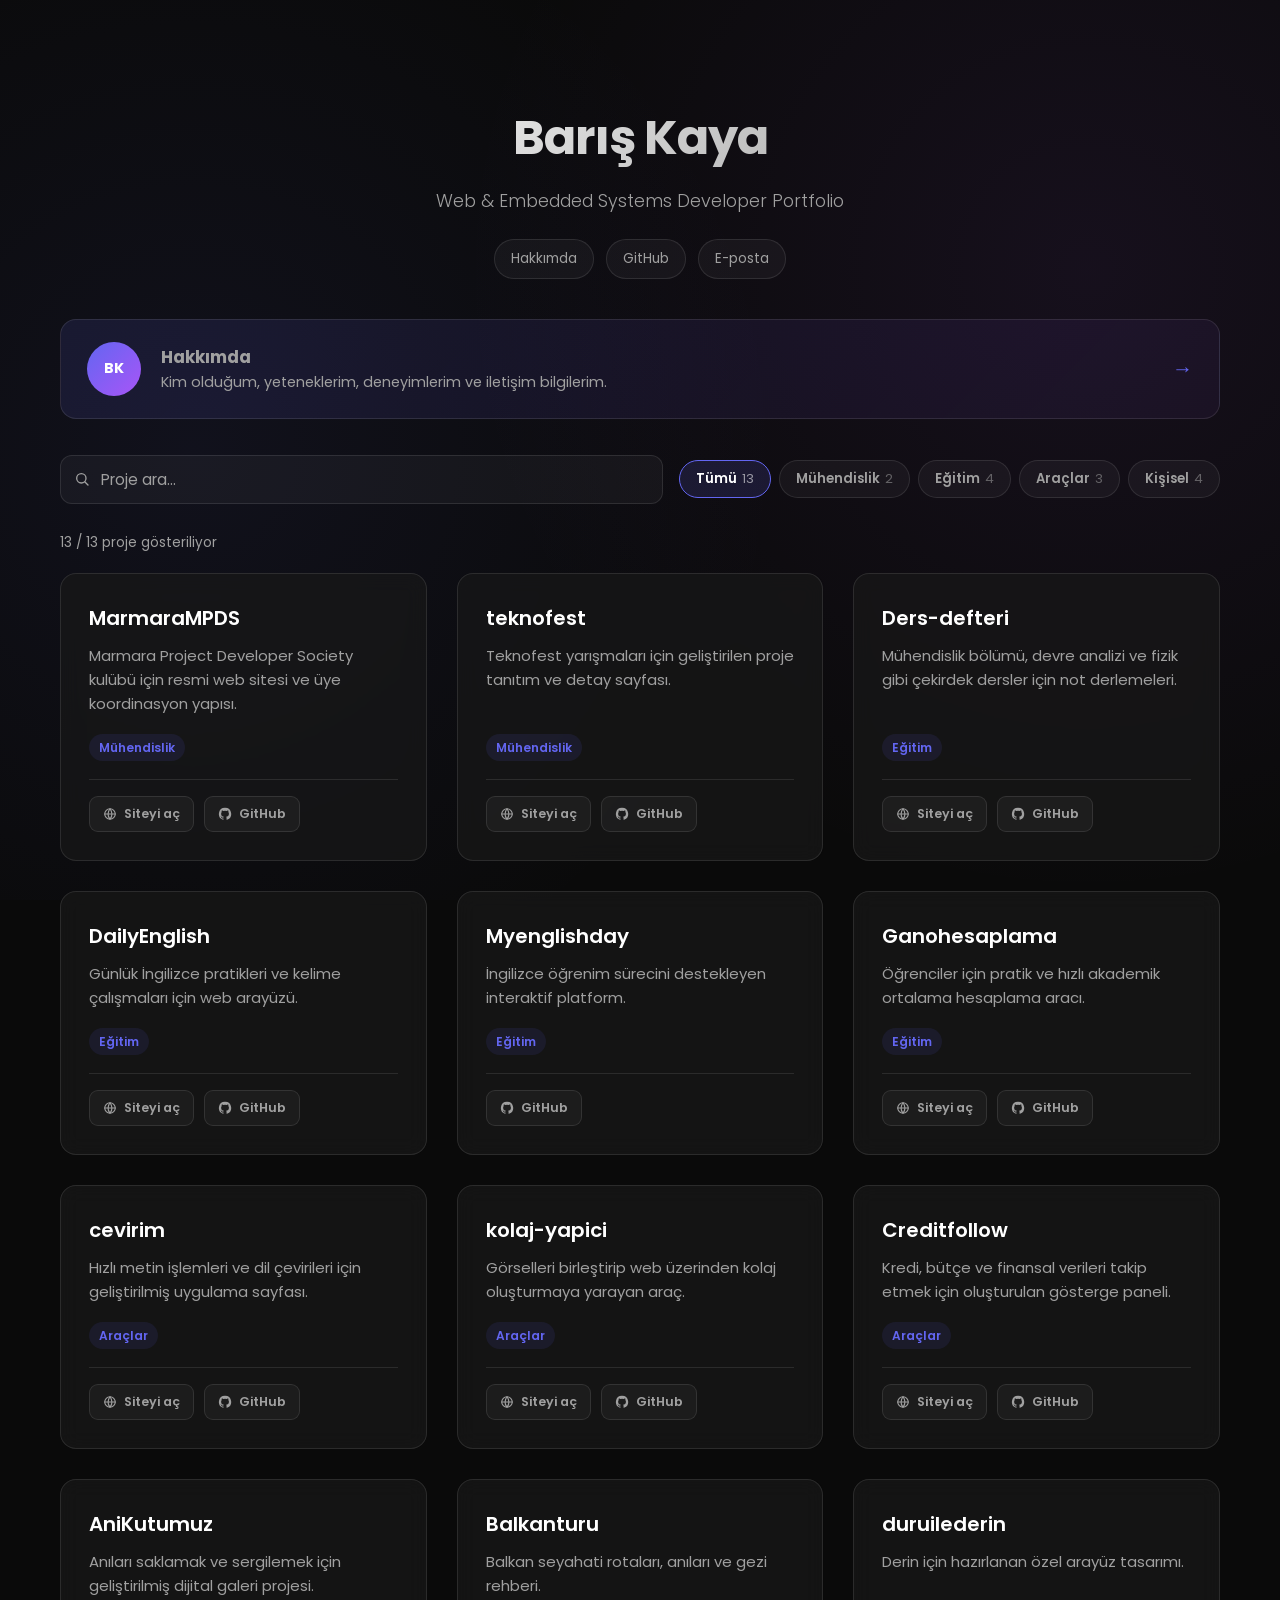
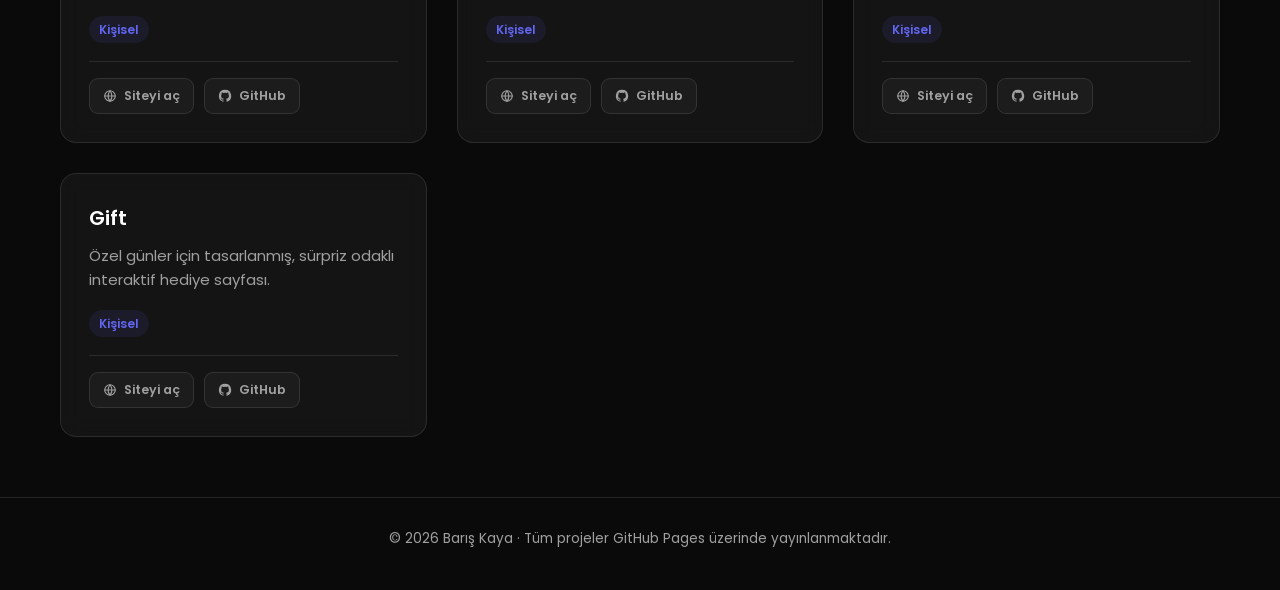
==== commit 6f061911: "Projeleri veri listesine tasi, repo linki ekle, kategorileri sadelestir - Projeler artik PROJELER di" ====
--- a/index.html
+++ b/index.html
@@ -128,13 +128,51 @@
             transform: translateY(-2px);
         }
 
-        /* Controls */
         .container {
             max-width: 1200px;
             margin: 0 auto;
             padding: 0 20px 60px;
         }
 
+        /* Öne çıkan "Hakkımda" bandı */
+        .about-banner {
+            display: flex;
+            align-items: center;
+            gap: 20px;
+            padding: 22px 26px;
+            margin-bottom: 36px;
+            border: 1px solid var(--border-color);
+            border-radius: 16px;
+            background: linear-gradient(135deg, rgba(99, 102, 241, 0.12), rgba(168, 85, 247, 0.06));
+            text-decoration: none;
+            color: inherit;
+            transition: border-color .3s ease, transform .3s ease, box-shadow .3s ease;
+        }
+
+        .about-banner:hover,
+        .about-banner:focus-visible {
+            border-color: var(--accent);
+            transform: translateY(-3px);
+            box-shadow: 0 16px 34px var(--accent-glow);
+        }
+
+        .about-banner .avatar {
+            width: 54px;
+            height: 54px;
+            flex-shrink: 0;
+            border-radius: 50%;
+            display: grid;
+            place-items: center;
+            font-weight: 700;
+            color: #fff;
+            background: linear-gradient(135deg, var(--accent), var(--accent-2));
+        }
+
+        .about-banner strong { display: block; font-size: 1.05rem; }
+        .about-banner span { color: var(--text-secondary); font-size: .9rem; }
+        .about-banner .arrow { margin-left: auto; color: var(--accent); font-size: 1.3rem; }
+
+        /* Controls */
         .controls {
             display: flex;
             flex-wrap: wrap;
@@ -179,13 +217,13 @@
         }
 
         .filter-btn {
-            padding: 8px 14px;
+            padding: 8px 16px;
             background: var(--bg-input);
             border: 1px solid var(--border-color);
             border-radius: 999px;
             color: var(--text-secondary);
             font-family: inherit;
-            font-size: 0.8rem;
+            font-size: 0.82rem;
             font-weight: 600;
             cursor: pointer;
             transition: all .25s ease;
@@ -197,6 +235,12 @@
             background: rgba(99, 102, 241, 0.15);
             border-color: var(--accent);
             color: #fff;
+        }
+
+        .filter-btn .n {
+            opacity: .55;
+            font-weight: 400;
+            margin-left: 5px;
         }
 
         .result-count {
@@ -216,9 +260,7 @@
             background: var(--bg-card);
             border: 1px solid var(--border-color);
             border-radius: 16px;
-            padding: 30px;
-            text-decoration: none;
-            color: inherit;
+            padding: 28px;
             display: flex;
             flex-direction: column;
             transition: transform .4s cubic-bezier(0.175, 0.885, 0.32, 1.275),
@@ -241,46 +283,37 @@
         }
 
         .card:hover,
-        .card:focus-visible {
+        .card:focus-within {
             transform: translateY(-10px);
             border-color: rgba(255, 255, 255, 0.2);
             box-shadow: 0 20px 40px var(--accent-glow);
         }
 
         .card:hover::before,
-        .card:focus-visible::before { opacity: 1; }
+        .card:focus-within::before { opacity: 1; }
 
         .card h3 {
-            font-size: 1.3rem;
+            font-size: 1.25rem;
             font-weight: 600;
-            margin-bottom: 12px;
+            margin-bottom: 10px;
+            word-break: break-word;
+        }
+
+        .card h3 a {
             color: #fff;
-            display: flex;
-            align-items: center;
-            justify-content: space-between;
-            gap: 10px;
-            word-break: break-word;
-        }
-
-        .card h3::after {
-            content: '↗';
-            font-size: 1.2rem;
-            color: var(--accent);
-            opacity: 0;
-            transform: translateX(-10px);
-            transition: all 0.3s ease;
-            flex-shrink: 0;
-        }
-
-        .card:hover h3::after,
-        .card:focus-visible h3::after {
-            opacity: 1;
-            transform: translateX(0);
+            text-decoration: none;
+        }
+
+        /* Başlık bağlantısını tüm kart yüzeyine yay (aksiyon linkleri üstte kalır) */
+        .card h3 a::after {
+            content: '';
+            position: absolute;
+            inset: 0;
         }
 
         .card p {
             color: var(--text-secondary);
-            font-size: 0.95rem;
+            font-size: 0.93rem;
             flex-grow: 1;
         }
 
@@ -292,8 +325,46 @@
             border-radius: 20px;
             font-size: 0.75rem;
             font-weight: 600;
-            margin-top: 20px;
+            margin-top: 18px;
             align-self: flex-start;
+        }
+
+        /* Kart alt aksiyonları: site + repo */
+        .card-actions {
+            display: flex;
+            gap: 10px;
+            margin-top: 18px;
+            padding-top: 16px;
+            border-top: 1px solid var(--border-color);
+            position: relative;
+            z-index: 1;
+        }
+
+        .card-actions a {
+            display: inline-flex;
+            align-items: center;
+            gap: 7px;
+            padding: 7px 13px;
+            border: 1px solid var(--border-color);
+            border-radius: 9px;
+            background: var(--bg-input);
+            color: var(--text-secondary);
+            text-decoration: none;
+            font-size: 0.79rem;
+            font-weight: 600;
+            transition: color .25s ease, border-color .25s ease, background .25s ease;
+        }
+
+        .card-actions a:hover {
+            color: #fff;
+            border-color: var(--accent);
+            background: rgba(99, 102, 241, 0.12);
+        }
+
+        .card-actions svg {
+            width: 14px;
+            height: 14px;
+            flex-shrink: 0;
         }
 
         .card[hidden] { display: none; }
@@ -313,14 +384,8 @@
         }
 
         /* Scroll reveal */
-        .reveal {
-            opacity: 0;
-            transform: translateY(20px);
-        }
-        .reveal.visible {
-            opacity: 1;
-            transform: none;
-        }
+        .reveal { opacity: 0; transform: translateY(20px); }
+        .reveal.visible { opacity: 1; transform: none; }
 
         @media (prefers-reduced-motion: reduce) {
             html { scroll-behavior: auto; }
@@ -333,8 +398,10 @@
 
         @media (max-width: 600px) {
             header { padding: 60px 20px 30px; }
-            .card { padding: 24px; }
+            .card { padding: 22px; }
             .project-grid { gap: 20px; }
+            .about-banner { padding: 18px; gap: 14px; }
+            .about-banner .arrow { display: none; }
         }
     </style>
 </head>
@@ -353,6 +420,15 @@
     </header>
 
     <main class="container" id="projects">
+
+        <a class="about-banner" href="./hakkimda.html">
+            <span class="avatar" aria-hidden="true">BK</span>
+            <span>
+                <strong>Hakkımda</strong>
+                <span>Kim olduğum, yeteneklerim, deneyimlerim ve iletişim bilgilerim.</span>
+            </span>
+            <span class="arrow" aria-hidden="true">→</span>
+        </a>
 
         <div class="controls">
             <div class="search-wrap">
@@ -367,101 +443,17 @@
 
         <p class="result-count" id="count" role="status" aria-live="polite"></p>
 
-        <div class="project-grid" id="grid">
-
-            <a href="./hakkimda.html" class="card reveal" data-tag="Hakkımda">
-                <h3>Hakkımda</h3>
-                <p>Kişisel tanıtım sayfam: kim olduğum, yeteneklerim, deneyimlerim ve iletişim bilgilerim.</p>
-                <span class="tag">Hakkımda</span>
-            </a>
-
-            <a href="https://kayalarbk.github.io/MarmaraMPDS/" target="_blank" rel="noopener noreferrer" class="card reveal" data-tag="Organization">
-                <h3>MarmaraMPDS</h3>
-                <p>Marmara Project Developer Society kulübü için resmi web sitesi ve üye koordinasyon yapısı.</p>
-                <span class="tag">Organization</span>
-            </a>
-
-            <a href="https://kayalarbk.github.io/Drone_project_c/" target="_blank" rel="noopener noreferrer" class="card reveal" data-tag="Embedded Systems">
-                <h3>Drone_project_c</h3>
-                <p>Otonom drone ve robotik uçuş platformları için Ar-Ge dokümantasyonu.</p>
-                <span class="tag">Embedded Systems</span>
-            </a>
-
-            <a href="https://kayalarbk.github.io/duruilederin/" target="_blank" rel="noopener noreferrer" class="card reveal" data-tag="Personal">
-                <h3>duruilederin</h3>
-                <p>Derin için hazırlanan özel arayüz tasarımı.</p>
-                <span class="tag">Personal</span>
-            </a>
-
-            <a href="https://kayalarbk.github.io/AniKutumuz/" target="_blank" rel="noopener noreferrer" class="card reveal" data-tag="Gallery UI">
-                <h3>AniKutumuz</h3>
-                <p>Anıları saklamak ve sergilemek için geliştirilmiş dijital galeri projesi.</p>
-                <span class="tag">Gallery UI</span>
-            </a>
-
-            <a href="https://kayalarbk.github.io/Ders-defteri/" target="_blank" rel="noopener noreferrer" class="card reveal" data-tag="Education">
-                <h3>Ders-defteri</h3>
-                <p>Mühendislik bölümü, devre analizi ve fizik gibi çekirdek dersler için not derlemeleri.</p>
-                <span class="tag">Education</span>
-            </a>
-
-            <a href="https://kayalarbk.github.io/Ganohesaplama/" target="_blank" rel="noopener noreferrer" class="card reveal" data-tag="Web Tool">
-                <h3>Ganohesaplama</h3>
-                <p>Öğrenciler için pratik ve hızlı akademik ortalama hesaplama aracı.</p>
-                <span class="tag">Web Tool</span>
-            </a>
-
-            <a href="https://kayalarbk.github.io/teknofest/" target="_blank" rel="noopener noreferrer" class="card reveal" data-tag="Competition">
-                <h3>teknofest</h3>
-                <p>Teknofest yarışmaları için geliştirilen proje tanıtım ve detay sayfası.</p>
-                <span class="tag">Competition</span>
-            </a>
-
-            <a href="https://kayalarbk.github.io/DailyEnglish/" target="_blank" rel="noopener noreferrer" class="card reveal" data-tag="Education">
-                <h3>DailyEnglish</h3>
-                <p>Günlük İngilizce pratikleri ve kelime çalışmaları için web arayüzü.</p>
-                <span class="tag">Education</span>
-            </a>
-
-            <a href="https://kayalarbk.github.io/Myenglishday/" target="_blank" rel="noopener noreferrer" class="card reveal" data-tag="Education">
-                <h3>Myenglishday</h3>
-                <p>İngilizce öğrenim sürecini destekleyen interaktif platform.</p>
-                <span class="tag">Education</span>
-            </a>
-
-            <a href="https://kayalarbk.github.io/cevirim/" target="_blank" rel="noopener noreferrer" class="card reveal" data-tag="Web App">
-                <h3>cevirim</h3>
-                <p>Hızlı metin işlemleri ve dil çevirileri için geliştirilmiş uygulama sayfası.</p>
-                <span class="tag">Web App</span>
-            </a>
-
-            <a href="https://kayalarbk.github.io/Creditfollow/" target="_blank" rel="noopener noreferrer" class="card reveal" data-tag="Dashboard">
-                <h3>Creditfollow</h3>
-                <p>Kredi, bütçe ve finansal verileri takip etmek için oluşturulan gösterge paneli.</p>
-                <span class="tag">Dashboard</span>
-            </a>
-
-            <a href="https://kayalarbk.github.io/Balkanturu/" target="_blank" rel="noopener noreferrer" class="card reveal" data-tag="Travel">
-                <h3>Balkanturu</h3>
-                <p>Balkan seyahati rotaları, anıları ve gezi rehberi.</p>
-                <span class="tag">Travel</span>
-            </a>
-
-            <a href="https://kayalarbk.github.io/kolaj-yapici/" target="_blank" rel="noopener noreferrer" class="card reveal" data-tag="Utility">
-                <h3>kolaj-yapici</h3>
-                <p>Görselleri birleştirip web üzerinden kolaj oluşturmaya yarayan araç.</p>
-                <span class="tag">Utility</span>
-            </a>
-
-            <a href="https://kayalarbk.github.io/Gift/" target="_blank" rel="noopener noreferrer" class="card reveal" data-tag="Personal">
-                <h3>Gift</h3>
-                <p>Özel günler için tasarlanmış, sürpriz odaklı interaktif hediye sayfası.</p>
-                <span class="tag">Personal</span>
-            </a>
-
-        </div>
+        <div class="project-grid" id="grid"></div>
 
         <p class="empty-state" id="empty" hidden>Aramanla eşleşen proje bulunamadı.</p>
+
+        <noscript>
+            <p class="empty-state">
+                Proje listesini görmek için JavaScript'i etkinleştir ya da
+                <a href="https://github.com/kayalarbk?tab=repositories" target="_blank" rel="noopener noreferrer">GitHub profilime</a>
+                göz at.
+            </p>
+        </noscript>
     </main>
 
     <footer>
@@ -469,34 +461,111 @@
     </footer>
 
     <script>
+    /* ============================================================
+       PROJE LİSTESİ — düzenlemek için sadece burayı değiştir.
+
+       Yeni proje eklemek:  listeye bir satır ekle.
+       Proje kaldırmak:     o satırı sil (veya başına // koy).
+
+       Alanlar:
+         repo  → GitHub depo adı. Site ve repo linkleri bundan üretilir:
+                   site: https://kayalarbk.github.io/<repo>/
+                   repo: https://github.com/kayalarbk/<repo>
+         ad    → kartta görünecek başlık
+         acik  → kısa açıklama
+         kat   → kategori. Sadece şu 4 değerden biri olmalı:
+                   'Mühendislik' · 'Eğitim' · 'Araçlar' · 'Kişisel'
+         site  → (isteğe bağlı) GitHub Pages dışında bir adres varsa yaz
+         yok   → (isteğe bağlı) yayında site yoksa  yok: true  yaz,
+                 kartta yalnızca GitHub bağlantısı gösterilir
+       ============================================================ */
+    const PROJELER = [
+        { repo: 'MarmaraMPDS',     ad: 'MarmaraMPDS',     kat: 'Mühendislik', acik: 'Marmara Project Developer Society kulübü için resmi web sitesi ve üye koordinasyon yapısı.' },
+        { repo: 'teknofest',       ad: 'teknofest',       kat: 'Mühendislik', acik: 'Teknofest yarışmaları için geliştirilen proje tanıtım ve detay sayfası.' },
+        // Böyle bir depo GitHub'da bulunamadı; oluşturunca başındaki // işaretini kaldır:
+        // { repo: 'Drone_project_c', ad: 'Drone_project_c', kat: 'Mühendislik', acik: 'Otonom drone ve robotik uçuş platformları için Ar-Ge dokümantasyonu.' },
+
+        { repo: 'Ders-defteri',    ad: 'Ders-defteri',    kat: 'Eğitim',      acik: 'Mühendislik bölümü, devre analizi ve fizik gibi çekirdek dersler için not derlemeleri.' },
+        { repo: 'DailyEnglish',    ad: 'DailyEnglish',    kat: 'Eğitim',      acik: 'Günlük İngilizce pratikleri ve kelime çalışmaları için web arayüzü.' },
+        // GitHub Pages kapalı olduğu için yalnızca depo bağlantısı gösteriliyor:
+        { repo: 'Myenglishday',    ad: 'Myenglishday',    kat: 'Eğitim',      acik: 'İngilizce öğrenim sürecini destekleyen interaktif platform.', yok: true },
+        { repo: 'Ganohesaplama',   ad: 'Ganohesaplama',   kat: 'Eğitim',      acik: 'Öğrenciler için pratik ve hızlı akademik ortalama hesaplama aracı.' },
+
+        { repo: 'cevirim',         ad: 'cevirim',         kat: 'Araçlar',     acik: 'Hızlı metin işlemleri ve dil çevirileri için geliştirilmiş uygulama sayfası.' },
+        { repo: 'kolaj-yapici',    ad: 'kolaj-yapici',    kat: 'Araçlar',     acik: 'Görselleri birleştirip web üzerinden kolaj oluşturmaya yarayan araç.' },
+        { repo: 'Creditfollow',    ad: 'Creditfollow',    kat: 'Araçlar',     acik: 'Kredi, bütçe ve finansal verileri takip etmek için oluşturulan gösterge paneli.' },
+
+        { repo: 'AniKutumuz',      ad: 'AniKutumuz',      kat: 'Kişisel',     acik: 'Anıları saklamak ve sergilemek için geliştirilmiş dijital galeri projesi.' },
+        { repo: 'Balkanturu',      ad: 'Balkanturu',      kat: 'Kişisel',     acik: 'Balkan seyahati rotaları, anıları ve gezi rehberi.' },
+        { repo: 'duruilederin',    ad: 'duruilederin',    kat: 'Kişisel',     acik: 'Derin için hazırlanan özel arayüz tasarımı.' },
+        { repo: 'Gift',            ad: 'Gift',            kat: 'Kişisel',     acik: 'Özel günler için tasarlanmış, sürpriz odaklı interaktif hediye sayfası.' },
+    ];
+
+    // Filtre çubuğundaki sıra
+    const KATEGORILER = ['Mühendislik', 'Eğitim', 'Araçlar', 'Kişisel'];
+
+    const KULLANICI = 'kayalarbk';
+
+    /* ==================== buradan sonrası mekanizma ==================== */
     (function () {
-        const cards = Array.from(document.querySelectorAll('.card'));
         const grid = document.getElementById('grid');
         const search = document.getElementById('search');
         const filters = document.getElementById('filters');
         const count = document.getElementById('count');
         const empty = document.getElementById('empty');
+        const TUMU = 'Tümü';
 
         document.getElementById('year').textContent = new Date().getFullYear();
 
-        // Kategori butonlarını kartlardan üret
-        const tags = ['Tümü', ...new Set(cards.map(c => c.dataset.tag))].sort((a, b) =>
-            a === 'Tümü' ? -1 : b === 'Tümü' ? 1 : a.localeCompare(b, 'tr')
-        );
-        let activeTag = 'Tümü';
-
-        tags.forEach(tag => {
+        const siteUrl = p => p.site || 'https://' + KULLANICI + '.github.io/' + p.repo + '/';
+        const repoUrl = p => 'https://github.com/' + KULLANICI + '/' + p.repo;
+
+        const ICON_SITE = '<svg viewBox="0 0 24 24" fill="none" stroke="currentColor" stroke-width="2" stroke-linecap="round" stroke-linejoin="round" aria-hidden="true"><circle cx="12" cy="12" r="9"/><path d="M3 12h18M12 3a15 15 0 0 1 0 18a15 15 0 0 1 0-18"/></svg>';
+        const ICON_REPO = '<svg viewBox="0 0 24 24" fill="currentColor" aria-hidden="true"><path d="M12 1.5a10.5 10.5 0 0 0-3.32 20.47c.53.1.72-.23.72-.5v-1.8c-2.92.63-3.54-1.4-3.54-1.4-.48-1.22-1.17-1.55-1.17-1.55-.96-.65.07-.64.07-.64 1.06.08 1.62 1.09 1.62 1.09.94 1.61 2.47 1.15 3.07.88.1-.68.37-1.15.67-1.42-2.33-.27-4.78-1.17-4.78-5.19 0-1.15.41-2.08 1.09-2.82-.11-.27-.47-1.35.1-2.8 0 0 .88-.28 2.89 1.07a10 10 0 0 1 5.26 0c2-1.35 2.88-1.07 2.88-1.07.57 1.45.21 2.53.11 2.8.68.74 1.09 1.67 1.09 2.82 0 4.03-2.46 4.92-4.8 5.18.38.33.71.97.71 1.96v2.9c0 .28.19.61.73.5A10.5 10.5 0 0 0 12 1.5Z"/></svg>';
+
+        // Kartları oluştur
+        const cards = PROJELER.map(p => {
+            const card = document.createElement('article');
+            card.className = 'card reveal';
+            card.dataset.kat = p.kat;
+
+            const baslikLink = p.yok ? repoUrl(p) : siteUrl(p);
+            const aksiyonlar = p.yok ? '' :
+                '<a href="' + siteUrl(p) + '" target="_blank" rel="noopener noreferrer">' +
+                ICON_SITE + 'Siteyi aç</a>';
+
+            card.innerHTML =
+                '<h3><a href="' + baslikLink + '" target="_blank" rel="noopener noreferrer">' + p.ad + '</a></h3>' +
+                '<p>' + p.acik + '</p>' +
+                '<span class="tag">' + p.kat + '</span>' +
+                '<div class="card-actions">' + aksiyonlar +
+                    '<a href="' + repoUrl(p) + '" target="_blank" rel="noopener noreferrer">' +
+                    ICON_REPO + 'GitHub</a>' +
+                '</div>';
+
+            grid.appendChild(card);
+            return card;
+        });
+
+        // Filtre butonları (parantez içinde proje sayısıyla)
+        let aktif = TUMU;
+        const sayi = kat => kat === TUMU
+            ? PROJELER.length
+            : PROJELER.filter(p => p.kat === kat).length;
+
+        [TUMU, ...KATEGORILER].forEach(kat => {
+            if (sayi(kat) === 0) return;           // boş kalan kategoriyi gösterme
             const btn = document.createElement('button');
             btn.type = 'button';
             btn.className = 'filter-btn';
-            btn.textContent = tag;
-            btn.setAttribute('aria-pressed', String(tag === activeTag));
+            btn.innerHTML = kat + '<span class="n">' + sayi(kat) + '</span>';
+            btn.setAttribute('aria-pressed', String(kat === aktif));
             btn.addEventListener('click', () => {
-                activeTag = tag;
+                aktif = kat;
                 filters.querySelectorAll('.filter-btn').forEach(b =>
                     b.setAttribute('aria-pressed', String(b === btn))
                 );
-                apply();
+                uygula();
             });
             filters.appendChild(btn);
         });
@@ -504,26 +573,37 @@
         // Türkçe karakterleri normalize ederek arama yap
         const norm = s => s.toLocaleLowerCase('tr').normalize('NFD').replace(/[̀-ͯ]/g, '');
 
-        function apply() {
+        function uygula() {
             const q = norm(search.value.trim());
-            let visible = 0;
+            let gorunen = 0;
 
             cards.forEach(card => {
-                const matchTag = activeTag === 'Tümü' || card.dataset.tag === activeTag;
-                const matchText = !q || norm(card.textContent).includes(q);
-                const show = matchTag && matchText;
-                card.hidden = !show;
-                if (show) visible++;
+                const katUyar = aktif === TUMU || card.dataset.kat === aktif;
+                const metinUyar = !q || norm(card.textContent).includes(q);
+                const goster = katUyar && metinUyar;
+                card.hidden = !goster;
+                if (goster) gorunen++;
             });
 
-            count.textContent = visible + ' / ' + cards.length + ' proje gösteriliyor';
-            empty.hidden = visible !== 0;
-            grid.hidden = visible === 0;
-        }
-
-        search.addEventListener('input', apply);
+            count.textContent = gorunen + ' / ' + cards.length + ' proje gösteriliyor';
+            empty.hidden = gorunen !== 0;
+            grid.hidden = gorunen === 0;
+
+            // Filtre sonrası yukarı kayan kartlar gözlemciyi tetiklemeyebilir;
+            // ekranda olup henüz belirmemiş olanları elle göster.
+            requestAnimationFrame(() => {
+                cards.forEach(card => {
+                    if (card.hidden || card.classList.contains('visible')) return;
+                    if (card.getBoundingClientRect().top < window.innerHeight) {
+                        card.classList.add('visible');
+                    }
+                });
+            });
+        }
+
+        search.addEventListener('input', uygula);
         search.addEventListener('keydown', e => {
-            if (e.key === 'Escape') { search.value = ''; apply(); }
+            if (e.key === 'Escape') { search.value = ''; uygula(); }
         });
 
         // "/" tuşu ile aramaya odaklan
@@ -534,7 +614,7 @@
             }
         });
 
-        apply();
+        uygula();
 
         // Kartların görünüme girerken belirmesi
         if ('IntersectionObserver' in window) {
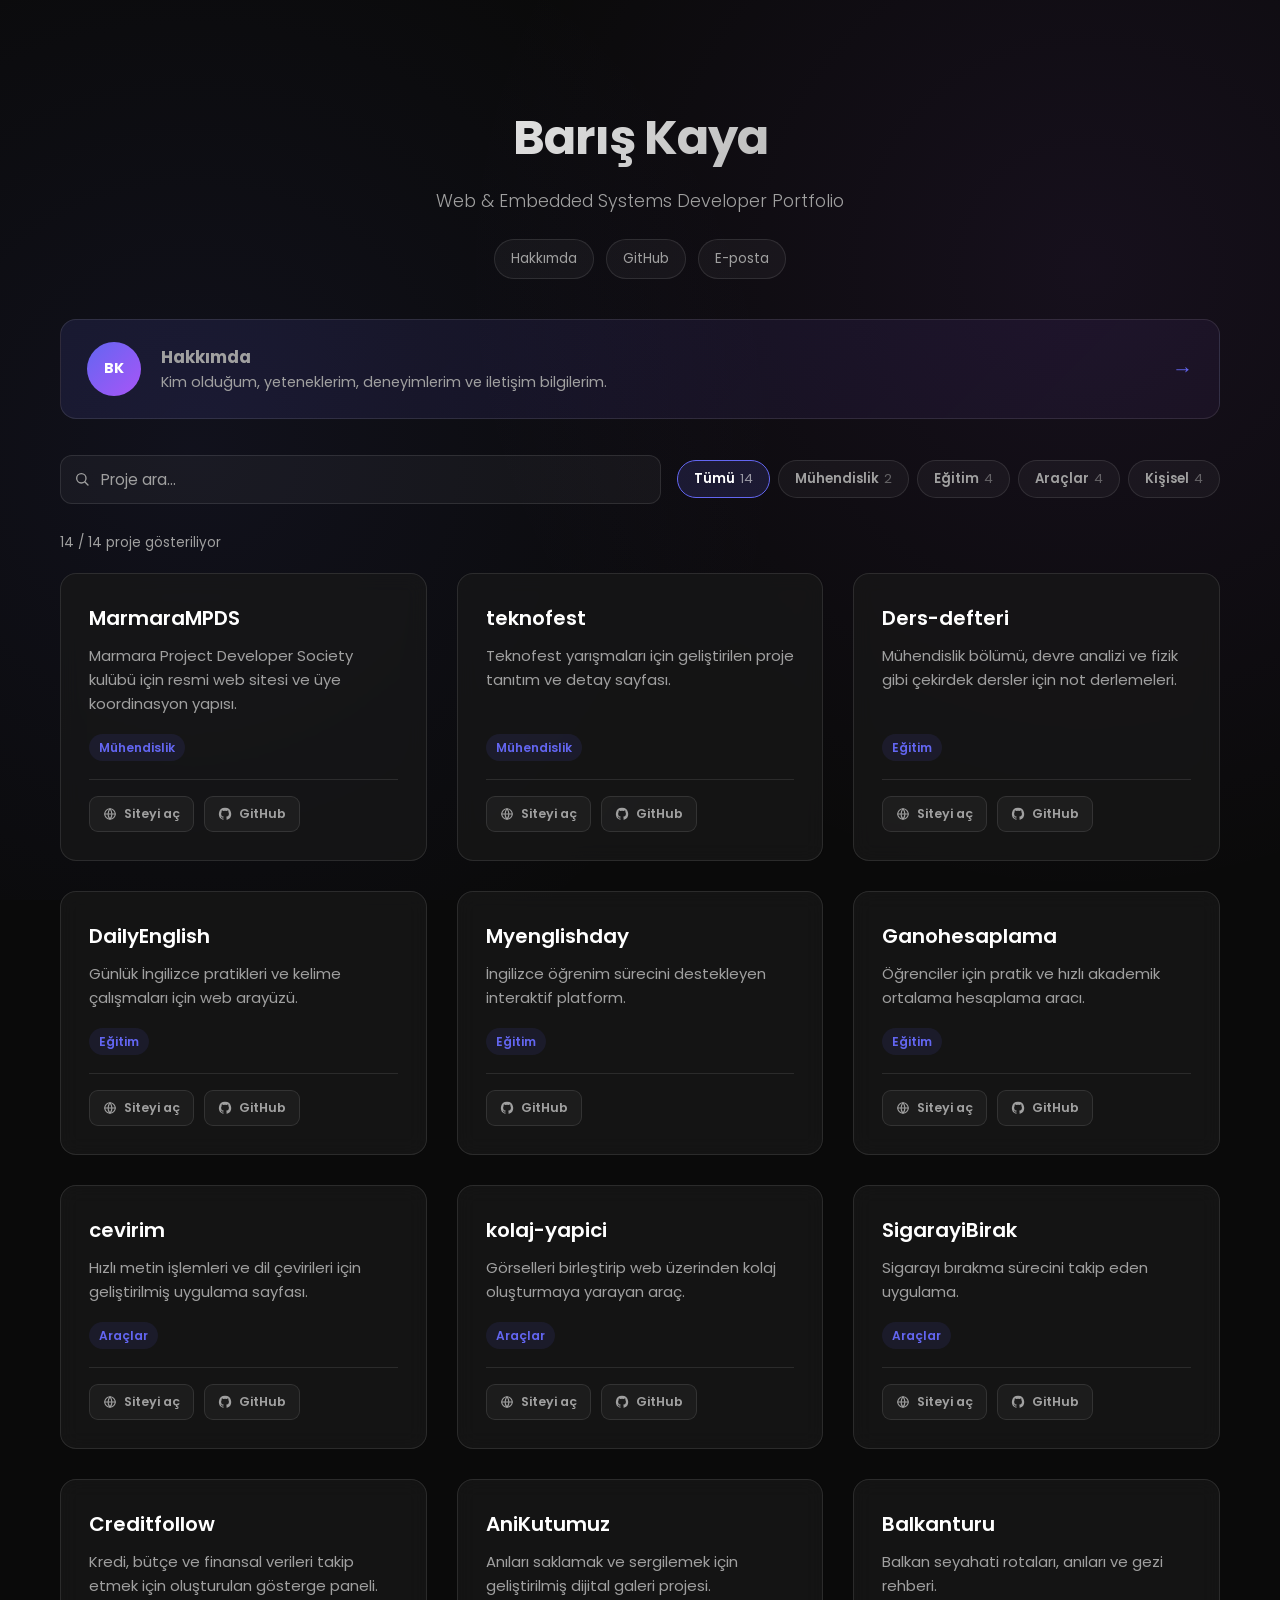
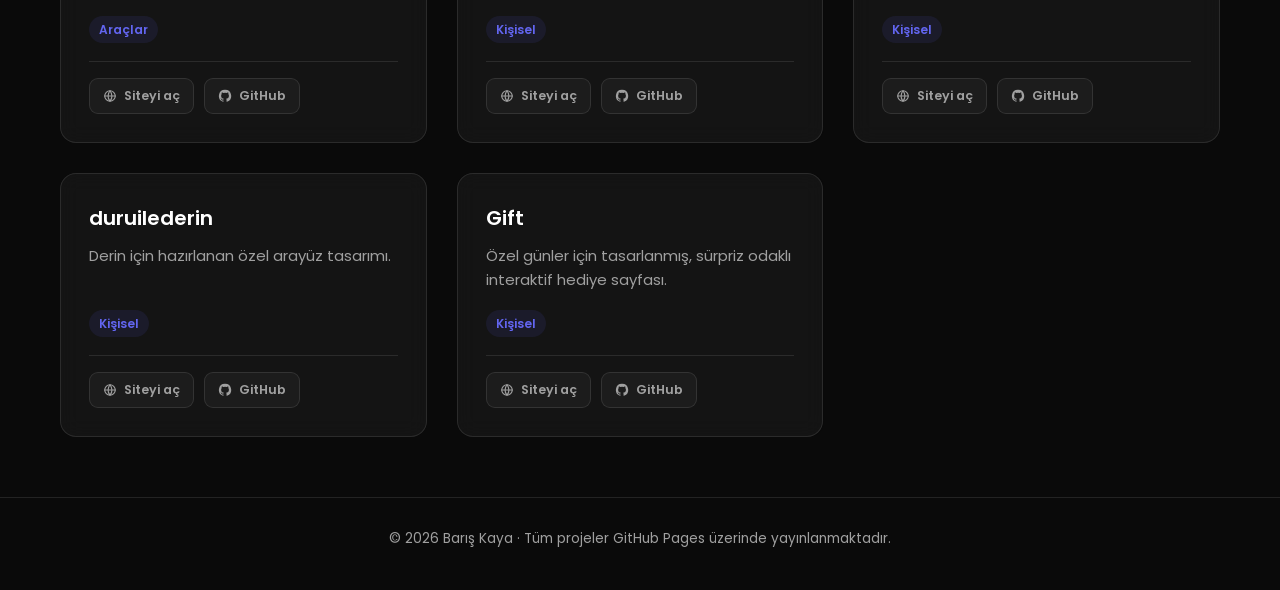
==== commit 002ebea8: "refactor: dosya yapisini profesyonellestir ve proje hafizasi ekle - CSS satir ici <style> bloklarind" ====
--- a/index.html
+++ b/index.html
@@ -16,394 +16,14 @@
     <meta property="og:locale" content="tr_TR">
     <meta name="twitter:card" content="summary">
 
-    <link rel="icon" href="data:image/svg+xml,<svg xmlns='http://www.w3.org/2000/svg' viewBox='0 0 100 100'><rect width='100' height='100' rx='22' fill='%236366f1'/><text x='50' y='71' font-size='58' font-family='sans-serif' font-weight='700' fill='%23fff' text-anchor='middle'>B</text></svg>">
+    <link rel="icon" href="./assets/img/favicon.svg" type="image/svg+xml">
 
     <link rel="preconnect" href="https://fonts.googleapis.com">
     <link rel="preconnect" href="https://fonts.gstatic.com" crossorigin>
     <link href="https://fonts.googleapis.com/css2?family=Poppins:wght@300;400;600;700&display=swap" rel="stylesheet">
-    <style>
-        :root {
-            --bg-dark: #0a0a0a;
-            --bg-card: rgba(25, 25, 25, 0.7);
-            --bg-input: rgba(255, 255, 255, 0.04);
-            --text-primary: #ffffff;
-            --text-secondary: #a0a0a0;
-            --accent: #6366f1;
-            --accent-2: #a855f7;
-            --accent-glow: rgba(99, 102, 241, 0.4);
-            --border-color: rgba(255, 255, 255, 0.1);
-        }
 
-        * {
-            box-sizing: border-box;
-            margin: 0;
-            padding: 0;
-        }
-
-        html { scroll-behavior: smooth; }
-
-        body {
-            font-family: 'Poppins', sans-serif;
-            background-color: var(--bg-dark);
-            color: var(--text-primary);
-            line-height: 1.6;
-            background-image:
-                radial-gradient(circle at 15% 50%, rgba(99, 102, 241, 0.08) 0%, transparent 50%),
-                radial-gradient(circle at 85% 30%, rgba(168, 85, 247, 0.08) 0%, transparent 50%);
-            background-attachment: fixed;
-            min-height: 100vh;
-        }
-
-        a { color: var(--accent); }
-
-        :focus-visible {
-            outline: 2px solid var(--accent);
-            outline-offset: 3px;
-            border-radius: 6px;
-        }
-
-        .skip-link {
-            position: absolute;
-            left: -9999px;
-            top: 10px;
-            background: var(--accent);
-            color: #fff;
-            padding: 10px 16px;
-            border-radius: 8px;
-            text-decoration: none;
-            z-index: 10;
-        }
-        .skip-link:focus { left: 20px; }
-
-        /* Header / Hero Section */
-        header {
-            text-align: center;
-            padding: 100px 20px 40px;
-            max-width: 800px;
-            margin: 0 auto;
-        }
-
-        header h1 {
-            font-size: clamp(2.1rem, 7vw, 3rem);
-            font-weight: 700;
-            margin-bottom: 10px;
-            background: linear-gradient(135deg, #fff 0%, #a0a0a0 100%);
-            -webkit-background-clip: text;
-            background-clip: text;
-            -webkit-text-fill-color: transparent;
-            letter-spacing: -1px;
-        }
-
-        header p {
-            color: var(--text-secondary);
-            font-size: 1.1rem;
-            font-weight: 300;
-        }
-
-        .socials {
-            display: flex;
-            justify-content: center;
-            gap: 12px;
-            margin-top: 24px;
-            flex-wrap: wrap;
-        }
-
-        .socials a {
-            display: inline-flex;
-            align-items: center;
-            gap: 8px;
-            padding: 8px 16px;
-            border: 1px solid var(--border-color);
-            border-radius: 999px;
-            background: var(--bg-input);
-            color: var(--text-secondary);
-            text-decoration: none;
-            font-size: 0.85rem;
-            transition: color .25s ease, border-color .25s ease, transform .25s ease;
-        }
-
-        .socials a:hover {
-            color: #fff;
-            border-color: rgba(255, 255, 255, 0.3);
-            transform: translateY(-2px);
-        }
-
-        .container {
-            max-width: 1200px;
-            margin: 0 auto;
-            padding: 0 20px 60px;
-        }
-
-        /* Öne çıkan "Hakkımda" bandı */
-        .about-banner {
-            display: flex;
-            align-items: center;
-            gap: 20px;
-            padding: 22px 26px;
-            margin-bottom: 36px;
-            border: 1px solid var(--border-color);
-            border-radius: 16px;
-            background: linear-gradient(135deg, rgba(99, 102, 241, 0.12), rgba(168, 85, 247, 0.06));
-            text-decoration: none;
-            color: inherit;
-            transition: border-color .3s ease, transform .3s ease, box-shadow .3s ease;
-        }
-
-        .about-banner:hover,
-        .about-banner:focus-visible {
-            border-color: var(--accent);
-            transform: translateY(-3px);
-            box-shadow: 0 16px 34px var(--accent-glow);
-        }
-
-        .about-banner .avatar {
-            width: 54px;
-            height: 54px;
-            flex-shrink: 0;
-            border-radius: 50%;
-            display: grid;
-            place-items: center;
-            font-weight: 700;
-            color: #fff;
-            background: linear-gradient(135deg, var(--accent), var(--accent-2));
-        }
-
-        .about-banner strong { display: block; font-size: 1.05rem; }
-        .about-banner span { color: var(--text-secondary); font-size: .9rem; }
-        .about-banner .arrow { margin-left: auto; color: var(--accent); font-size: 1.3rem; }
-
-        /* Controls */
-        .controls {
-            display: flex;
-            flex-wrap: wrap;
-            gap: 16px;
-            align-items: center;
-            justify-content: space-between;
-            margin-bottom: 28px;
-        }
-
-        .search-wrap { position: relative; flex: 1 1 260px; }
-
-        .search-wrap svg {
-            position: absolute;
-            left: 14px;
-            top: 50%;
-            transform: translateY(-50%);
-            width: 16px;
-            height: 16px;
-            stroke: var(--text-secondary);
-            pointer-events: none;
-        }
-
-        #search {
-            width: 100%;
-            padding: 12px 16px 12px 40px;
-            background: var(--bg-input);
-            border: 1px solid var(--border-color);
-            border-radius: 12px;
-            color: var(--text-primary);
-            font-family: inherit;
-            font-size: 0.95rem;
-            transition: border-color .25s ease, background .25s ease;
-        }
-
-        #search::placeholder { color: var(--text-secondary); }
-        #search:focus { border-color: var(--accent); background: rgba(99, 102, 241, 0.06); }
-
-        .filters {
-            display: flex;
-            flex-wrap: wrap;
-            gap: 8px;
-        }
-
-        .filter-btn {
-            padding: 8px 16px;
-            background: var(--bg-input);
-            border: 1px solid var(--border-color);
-            border-radius: 999px;
-            color: var(--text-secondary);
-            font-family: inherit;
-            font-size: 0.82rem;
-            font-weight: 600;
-            cursor: pointer;
-            transition: all .25s ease;
-        }
-
-        .filter-btn:hover { color: #fff; border-color: rgba(255, 255, 255, 0.25); }
-
-        .filter-btn[aria-pressed="true"] {
-            background: rgba(99, 102, 241, 0.15);
-            border-color: var(--accent);
-            color: #fff;
-        }
-
-        .filter-btn .n {
-            opacity: .55;
-            font-weight: 400;
-            margin-left: 5px;
-        }
-
-        .result-count {
-            color: var(--text-secondary);
-            font-size: 0.85rem;
-            margin-bottom: 20px;
-        }
-
-        .project-grid {
-            display: grid;
-            grid-template-columns: repeat(auto-fill, minmax(300px, 1fr));
-            gap: 30px;
-        }
-
-        /* Project Cards */
-        .card {
-            background: var(--bg-card);
-            border: 1px solid var(--border-color);
-            border-radius: 16px;
-            padding: 28px;
-            display: flex;
-            flex-direction: column;
-            transition: transform .4s cubic-bezier(0.175, 0.885, 0.32, 1.275),
-                        border-color .3s ease, box-shadow .3s ease, opacity .5s ease;
-            backdrop-filter: blur(10px);
-            position: relative;
-            overflow: hidden;
-        }
-
-        .card::before {
-            content: '';
-            position: absolute;
-            top: 0;
-            left: 0;
-            width: 100%;
-            height: 4px;
-            background: linear-gradient(90deg, var(--accent), var(--accent-2));
-            opacity: 0;
-            transition: opacity 0.3s ease;
-        }
-
-        .card:hover,
-        .card:focus-within {
-            transform: translateY(-10px);
-            border-color: rgba(255, 255, 255, 0.2);
-            box-shadow: 0 20px 40px var(--accent-glow);
-        }
-
-        .card:hover::before,
-        .card:focus-within::before { opacity: 1; }
-
-        .card h3 {
-            font-size: 1.25rem;
-            font-weight: 600;
-            margin-bottom: 10px;
-            word-break: break-word;
-        }
-
-        .card h3 a {
-            color: #fff;
-            text-decoration: none;
-        }
-
-        /* Başlık bağlantısını tüm kart yüzeyine yay (aksiyon linkleri üstte kalır) */
-        .card h3 a::after {
-            content: '';
-            position: absolute;
-            inset: 0;
-        }
-
-        .card p {
-            color: var(--text-secondary);
-            font-size: 0.93rem;
-            flex-grow: 1;
-        }
-
-        .tag {
-            display: inline-block;
-            padding: 4px 10px;
-            background: rgba(99, 102, 241, 0.1);
-            color: var(--accent);
-            border-radius: 20px;
-            font-size: 0.75rem;
-            font-weight: 600;
-            margin-top: 18px;
-            align-self: flex-start;
-        }
-
-        /* Kart alt aksiyonları: site + repo */
-        .card-actions {
-            display: flex;
-            gap: 10px;
-            margin-top: 18px;
-            padding-top: 16px;
-            border-top: 1px solid var(--border-color);
-            position: relative;
-            z-index: 1;
-        }
-
-        .card-actions a {
-            display: inline-flex;
-            align-items: center;
-            gap: 7px;
-            padding: 7px 13px;
-            border: 1px solid var(--border-color);
-            border-radius: 9px;
-            background: var(--bg-input);
-            color: var(--text-secondary);
-            text-decoration: none;
-            font-size: 0.79rem;
-            font-weight: 600;
-            transition: color .25s ease, border-color .25s ease, background .25s ease;
-        }
-
-        .card-actions a:hover {
-            color: #fff;
-            border-color: var(--accent);
-            background: rgba(99, 102, 241, 0.12);
-        }
-
-        .card-actions svg {
-            width: 14px;
-            height: 14px;
-            flex-shrink: 0;
-        }
-
-        .card[hidden] { display: none; }
-
-        .empty-state {
-            text-align: center;
-            color: var(--text-secondary);
-            padding: 60px 20px;
-        }
-
-        footer {
-            border-top: 1px solid var(--border-color);
-            padding: 30px 20px 40px;
-            text-align: center;
-            color: var(--text-secondary);
-            font-size: 0.85rem;
-        }
-
-        /* Scroll reveal */
-        .reveal { opacity: 0; transform: translateY(20px); }
-        .reveal.visible { opacity: 1; transform: none; }
-
-        @media (prefers-reduced-motion: reduce) {
-            html { scroll-behavior: auto; }
-            *, *::before, *::after {
-                transition-duration: .01ms !important;
-                animation-duration: .01ms !important;
-            }
-            .reveal { opacity: 1; transform: none; }
-        }
-
-        @media (max-width: 600px) {
-            header { padding: 60px 20px 30px; }
-            .card { padding: 22px; }
-            .project-grid { gap: 20px; }
-            .about-banner { padding: 18px; gap: 14px; }
-            .about-banner .arrow { display: none; }
-        }
-    </style>
+    <link rel="stylesheet" href="./assets/css/base.css">
+    <link rel="stylesheet" href="./assets/css/home.css">
 </head>
 <body>
 
@@ -460,179 +80,9 @@
         <p>&copy; <span id="year"></span> Barış Kaya · Tüm projeler GitHub Pages üzerinde yayınlanmaktadır.</p>
     </footer>
 
-    <script>
-    /* ============================================================
-       PROJE LİSTESİ — düzenlemek için sadece burayı değiştir.
-
-       Yeni proje eklemek:  listeye bir satır ekle.
-       Proje kaldırmak:     o satırı sil (veya başına // koy).
-
-       Alanlar:
-         repo  → GitHub depo adı. Site ve repo linkleri bundan üretilir:
-                   site: https://kayalarbk.github.io/<repo>/
-                   repo: https://github.com/kayalarbk/<repo>
-         ad    → kartta görünecek başlık
-         acik  → kısa açıklama
-         kat   → kategori. Sadece şu 4 değerden biri olmalı:
-                   'Mühendislik' · 'Eğitim' · 'Araçlar' · 'Kişisel'
-         site  → (isteğe bağlı) GitHub Pages dışında bir adres varsa yaz
-         yok   → (isteğe bağlı) yayında site yoksa  yok: true  yaz,
-                 kartta yalnızca GitHub bağlantısı gösterilir
-       ============================================================ */
-    const PROJELER = [
-        { repo: 'MarmaraMPDS',     ad: 'MarmaraMPDS',     kat: 'Mühendislik', acik: 'Marmara Project Developer Society kulübü için resmi web sitesi ve üye koordinasyon yapısı.' },
-        { repo: 'teknofest',       ad: 'teknofest',       kat: 'Mühendislik', acik: 'Teknofest yarışmaları için geliştirilen proje tanıtım ve detay sayfası.' },
-        // Böyle bir depo GitHub'da bulunamadı; oluşturunca başındaki // işaretini kaldır:
-        // { repo: 'Drone_project_c', ad: 'Drone_project_c', kat: 'Mühendislik', acik: 'Otonom drone ve robotik uçuş platformları için Ar-Ge dokümantasyonu.' },
-
-        { repo: 'Ders-defteri',    ad: 'Ders-defteri',    kat: 'Eğitim',      acik: 'Mühendislik bölümü, devre analizi ve fizik gibi çekirdek dersler için not derlemeleri.' },
-        { repo: 'DailyEnglish',    ad: 'DailyEnglish',    kat: 'Eğitim',      acik: 'Günlük İngilizce pratikleri ve kelime çalışmaları için web arayüzü.' },
-        // GitHub Pages kapalı olduğu için yalnızca depo bağlantısı gösteriliyor:
-        { repo: 'Myenglishday',    ad: 'Myenglishday',    kat: 'Eğitim',      acik: 'İngilizce öğrenim sürecini destekleyen interaktif platform.', yok: true },
-        { repo: 'Ganohesaplama',   ad: 'Ganohesaplama',   kat: 'Eğitim',      acik: 'Öğrenciler için pratik ve hızlı akademik ortalama hesaplama aracı.' },
-
-        { repo: 'cevirim',         ad: 'cevirim',         kat: 'Araçlar',     acik: 'Hızlı metin işlemleri ve dil çevirileri için geliştirilmiş uygulama sayfası.' },
-        { repo: 'kolaj-yapici',    ad: 'kolaj-yapici',    kat: 'Araçlar',     acik: 'Görselleri birleştirip web üzerinden kolaj oluşturmaya yarayan araç.' },
-        { repo: 'Creditfollow',    ad: 'Creditfollow',    kat: 'Araçlar',     acik: 'Kredi, bütçe ve finansal verileri takip etmek için oluşturulan gösterge paneli.' },
-
-        { repo: 'AniKutumuz',      ad: 'AniKutumuz',      kat: 'Kişisel',     acik: 'Anıları saklamak ve sergilemek için geliştirilmiş dijital galeri projesi.' },
-        { repo: 'Balkanturu',      ad: 'Balkanturu',      kat: 'Kişisel',     acik: 'Balkan seyahati rotaları, anıları ve gezi rehberi.' },
-        { repo: 'duruilederin',    ad: 'duruilederin',    kat: 'Kişisel',     acik: 'Derin için hazırlanan özel arayüz tasarımı.' },
-        { repo: 'Gift',            ad: 'Gift',            kat: 'Kişisel',     acik: 'Özel günler için tasarlanmış, sürpriz odaklı interaktif hediye sayfası.' },
-    ];
-
-    // Filtre çubuğundaki sıra
-    const KATEGORILER = ['Mühendislik', 'Eğitim', 'Araçlar', 'Kişisel'];
-
-    const KULLANICI = 'kayalarbk';
-
-    /* ==================== buradan sonrası mekanizma ==================== */
-    (function () {
-        const grid = document.getElementById('grid');
-        const search = document.getElementById('search');
-        const filters = document.getElementById('filters');
-        const count = document.getElementById('count');
-        const empty = document.getElementById('empty');
-        const TUMU = 'Tümü';
-
-        document.getElementById('year').textContent = new Date().getFullYear();
-
-        const siteUrl = p => p.site || 'https://' + KULLANICI + '.github.io/' + p.repo + '/';
-        const repoUrl = p => 'https://github.com/' + KULLANICI + '/' + p.repo;
-
-        const ICON_SITE = '<svg viewBox="0 0 24 24" fill="none" stroke="currentColor" stroke-width="2" stroke-linecap="round" stroke-linejoin="round" aria-hidden="true"><circle cx="12" cy="12" r="9"/><path d="M3 12h18M12 3a15 15 0 0 1 0 18a15 15 0 0 1 0-18"/></svg>';
-        const ICON_REPO = '<svg viewBox="0 0 24 24" fill="currentColor" aria-hidden="true"><path d="M12 1.5a10.5 10.5 0 0 0-3.32 20.47c.53.1.72-.23.72-.5v-1.8c-2.92.63-3.54-1.4-3.54-1.4-.48-1.22-1.17-1.55-1.17-1.55-.96-.65.07-.64.07-.64 1.06.08 1.62 1.09 1.62 1.09.94 1.61 2.47 1.15 3.07.88.1-.68.37-1.15.67-1.42-2.33-.27-4.78-1.17-4.78-5.19 0-1.15.41-2.08 1.09-2.82-.11-.27-.47-1.35.1-2.8 0 0 .88-.28 2.89 1.07a10 10 0 0 1 5.26 0c2-1.35 2.88-1.07 2.88-1.07.57 1.45.21 2.53.11 2.8.68.74 1.09 1.67 1.09 2.82 0 4.03-2.46 4.92-4.8 5.18.38.33.71.97.71 1.96v2.9c0 .28.19.61.73.5A10.5 10.5 0 0 0 12 1.5Z"/></svg>';
-
-        // Kartları oluştur
-        const cards = PROJELER.map(p => {
-            const card = document.createElement('article');
-            card.className = 'card reveal';
-            card.dataset.kat = p.kat;
-
-            const baslikLink = p.yok ? repoUrl(p) : siteUrl(p);
-            const aksiyonlar = p.yok ? '' :
-                '<a href="' + siteUrl(p) + '" target="_blank" rel="noopener noreferrer">' +
-                ICON_SITE + 'Siteyi aç</a>';
-
-            card.innerHTML =
-                '<h3><a href="' + baslikLink + '" target="_blank" rel="noopener noreferrer">' + p.ad + '</a></h3>' +
-                '<p>' + p.acik + '</p>' +
-                '<span class="tag">' + p.kat + '</span>' +
-                '<div class="card-actions">' + aksiyonlar +
-                    '<a href="' + repoUrl(p) + '" target="_blank" rel="noopener noreferrer">' +
-                    ICON_REPO + 'GitHub</a>' +
-                '</div>';
-
-            grid.appendChild(card);
-            return card;
-        });
-
-        // Filtre butonları (parantez içinde proje sayısıyla)
-        let aktif = TUMU;
-        const sayi = kat => kat === TUMU
-            ? PROJELER.length
-            : PROJELER.filter(p => p.kat === kat).length;
-
-        [TUMU, ...KATEGORILER].forEach(kat => {
-            if (sayi(kat) === 0) return;           // boş kalan kategoriyi gösterme
-            const btn = document.createElement('button');
-            btn.type = 'button';
-            btn.className = 'filter-btn';
-            btn.innerHTML = kat + '<span class="n">' + sayi(kat) + '</span>';
-            btn.setAttribute('aria-pressed', String(kat === aktif));
-            btn.addEventListener('click', () => {
-                aktif = kat;
-                filters.querySelectorAll('.filter-btn').forEach(b =>
-                    b.setAttribute('aria-pressed', String(b === btn))
-                );
-                uygula();
-            });
-            filters.appendChild(btn);
-        });
-
-        // Türkçe karakterleri normalize ederek arama yap
-        const norm = s => s.toLocaleLowerCase('tr').normalize('NFD').replace(/[̀-ͯ]/g, '');
-
-        function uygula() {
-            const q = norm(search.value.trim());
-            let gorunen = 0;
-
-            cards.forEach(card => {
-                const katUyar = aktif === TUMU || card.dataset.kat === aktif;
-                const metinUyar = !q || norm(card.textContent).includes(q);
-                const goster = katUyar && metinUyar;
-                card.hidden = !goster;
-                if (goster) gorunen++;
-            });
-
-            count.textContent = gorunen + ' / ' + cards.length + ' proje gösteriliyor';
-            empty.hidden = gorunen !== 0;
-            grid.hidden = gorunen === 0;
-
-            // Filtre sonrası yukarı kayan kartlar gözlemciyi tetiklemeyebilir;
-            // ekranda olup henüz belirmemiş olanları elle göster.
-            requestAnimationFrame(() => {
-                cards.forEach(card => {
-                    if (card.hidden || card.classList.contains('visible')) return;
-                    if (card.getBoundingClientRect().top < window.innerHeight) {
-                        card.classList.add('visible');
-                    }
-                });
-            });
-        }
-
-        search.addEventListener('input', uygula);
-        search.addEventListener('keydown', e => {
-            if (e.key === 'Escape') { search.value = ''; uygula(); }
-        });
-
-        // "/" tuşu ile aramaya odaklan
-        document.addEventListener('keydown', e => {
-            if (e.key === '/' && document.activeElement !== search) {
-                e.preventDefault();
-                search.focus();
-            }
-        });
-
-        uygula();
-
-        // Kartların görünüme girerken belirmesi
-        if ('IntersectionObserver' in window) {
-            const io = new IntersectionObserver((entries, obs) => {
-                entries.forEach(entry => {
-                    if (!entry.isIntersecting) return;
-                    entry.target.style.transitionDelay =
-                        Math.min(cards.indexOf(entry.target), 6) * 60 + 'ms';
-                    entry.target.classList.add('visible');
-                    obs.unobserve(entry.target);
-                });
-            }, { rootMargin: '0px 0px -40px 0px' });
-            cards.forEach(c => io.observe(c));
-        } else {
-            cards.forEach(c => c.classList.add('visible'));
-        }
-    })();
-    </script>
+    <script src="./assets/js/common.js"></script>
+    <script src="./assets/js/projects.data.js"></script>
+    <script src="./assets/js/home.js"></script>
 
 </body>
 </html>
--- a/assets/css/base.css
+++ b/assets/css/base.css
@@ -0,0 +1,84 @@
+/* ============================================================
+   base.css — her sayfada ortak olan temel katman.
+   Tasarım token'ları, reset, tipografi, erişilebilirlik ve footer.
+   Sayfaya özel kurallar home.css / about.css içinde yaşar.
+   ============================================================ */
+
+:root {
+    --bg-dark: #0a0a0a;
+    --bg-card: rgba(25, 25, 25, 0.7);
+    --bg-input: rgba(255, 255, 255, 0.04);
+    --text-primary: #ffffff;
+    --text-secondary: #a0a0a0;
+    --accent: #6366f1;
+    --accent-2: #a855f7;
+    --accent-glow: rgba(99, 102, 241, 0.4);
+    --border-color: rgba(255, 255, 255, 0.1);
+}
+
+* {
+    box-sizing: border-box;
+    margin: 0;
+    padding: 0;
+}
+
+html { scroll-behavior: smooth; }
+
+body {
+    font-family: 'Poppins', sans-serif;
+    background-color: var(--bg-dark);
+    color: var(--text-primary);
+    line-height: 1.6;
+    background-image:
+        radial-gradient(circle at 15% 50%, rgba(99, 102, 241, 0.08) 0%, transparent 50%),
+        radial-gradient(circle at 85% 30%, rgba(168, 85, 247, 0.08) 0%, transparent 50%);
+    background-attachment: fixed;
+    min-height: 100vh;
+}
+
+a { color: var(--accent); }
+
+:focus-visible {
+    outline: 2px solid var(--accent);
+    outline-offset: 3px;
+    border-radius: 6px;
+}
+
+/* Klavye kullanıcıları için içeriğe atlama bağlantısı */
+.skip-link {
+    position: absolute;
+    left: -9999px;
+    top: 10px;
+    background: var(--accent);
+    color: #fff;
+    padding: 10px 16px;
+    border-radius: 8px;
+    text-decoration: none;
+    z-index: 10;
+}
+.skip-link:focus { left: 20px; }
+
+/* Cam yüzeyli içerik kutusu */
+.panel {
+    background: var(--bg-card);
+    border: 1px solid var(--border-color);
+    border-radius: 16px;
+    padding: 26px;
+    backdrop-filter: blur(10px);
+}
+
+footer {
+    border-top: 1px solid var(--border-color);
+    padding: 30px 20px 40px;
+    text-align: center;
+    color: var(--text-secondary);
+    font-size: 0.85rem;
+}
+
+@media (prefers-reduced-motion: reduce) {
+    html { scroll-behavior: auto; }
+    *, *::before, *::after {
+        transition-duration: .01ms !important;
+        animation-duration: .01ms !important;
+    }
+}
--- a/assets/css/home.css
+++ b/assets/css/home.css
@@ -0,0 +1,321 @@
+/* ============================================================
+   home.css — ana sayfa (index.html): hero, filtre çubuğu,
+   proje kartları ve giriş animasyonları.
+   base.css'ten SONRA yüklenir.
+   ============================================================ */
+
+/* Hero */
+header {
+    text-align: center;
+    padding: 100px 20px 40px;
+    max-width: 800px;
+    margin: 0 auto;
+}
+
+header h1 {
+    font-size: clamp(2.1rem, 7vw, 3rem);
+    font-weight: 700;
+    margin-bottom: 10px;
+    background: linear-gradient(135deg, #fff 0%, #a0a0a0 100%);
+    -webkit-background-clip: text;
+    background-clip: text;
+    -webkit-text-fill-color: transparent;
+    letter-spacing: -1px;
+}
+
+header p {
+    color: var(--text-secondary);
+    font-size: 1.1rem;
+    font-weight: 300;
+}
+
+.socials {
+    display: flex;
+    justify-content: center;
+    gap: 12px;
+    margin-top: 24px;
+    flex-wrap: wrap;
+}
+
+.socials a {
+    display: inline-flex;
+    align-items: center;
+    gap: 8px;
+    padding: 8px 16px;
+    border: 1px solid var(--border-color);
+    border-radius: 999px;
+    background: var(--bg-input);
+    color: var(--text-secondary);
+    text-decoration: none;
+    font-size: 0.85rem;
+    transition: color .25s ease, border-color .25s ease, transform .25s ease;
+}
+
+.socials a:hover {
+    color: #fff;
+    border-color: rgba(255, 255, 255, 0.3);
+    transform: translateY(-2px);
+}
+
+.container {
+    max-width: 1200px;
+    margin: 0 auto;
+    padding: 0 20px 60px;
+}
+
+/* Öne çıkan "Hakkımda" bandı */
+.about-banner {
+    display: flex;
+    align-items: center;
+    gap: 20px;
+    padding: 22px 26px;
+    margin-bottom: 36px;
+    border: 1px solid var(--border-color);
+    border-radius: 16px;
+    background: linear-gradient(135deg, rgba(99, 102, 241, 0.12), rgba(168, 85, 247, 0.06));
+    text-decoration: none;
+    color: inherit;
+    transition: border-color .3s ease, transform .3s ease, box-shadow .3s ease;
+}
+
+.about-banner:hover,
+.about-banner:focus-visible {
+    border-color: var(--accent);
+    transform: translateY(-3px);
+    box-shadow: 0 16px 34px var(--accent-glow);
+}
+
+.about-banner .avatar {
+    width: 54px;
+    height: 54px;
+    flex-shrink: 0;
+    border-radius: 50%;
+    display: grid;
+    place-items: center;
+    font-weight: 700;
+    color: #fff;
+    background: linear-gradient(135deg, var(--accent), var(--accent-2));
+}
+
+.about-banner strong { display: block; font-size: 1.05rem; }
+.about-banner span { color: var(--text-secondary); font-size: .9rem; }
+.about-banner .arrow { margin-left: auto; color: var(--accent); font-size: 1.3rem; }
+
+/* Arama + filtreler */
+.controls {
+    display: flex;
+    flex-wrap: wrap;
+    gap: 16px;
+    align-items: center;
+    justify-content: space-between;
+    margin-bottom: 28px;
+}
+
+.search-wrap { position: relative; flex: 1 1 260px; }
+
+.search-wrap svg {
+    position: absolute;
+    left: 14px;
+    top: 50%;
+    transform: translateY(-50%);
+    width: 16px;
+    height: 16px;
+    stroke: var(--text-secondary);
+    pointer-events: none;
+}
+
+#search {
+    width: 100%;
+    padding: 12px 16px 12px 40px;
+    background: var(--bg-input);
+    border: 1px solid var(--border-color);
+    border-radius: 12px;
+    color: var(--text-primary);
+    font-family: inherit;
+    font-size: 0.95rem;
+    transition: border-color .25s ease, background .25s ease;
+}
+
+#search::placeholder { color: var(--text-secondary); }
+#search:focus { border-color: var(--accent); background: rgba(99, 102, 241, 0.06); }
+
+.filters {
+    display: flex;
+    flex-wrap: wrap;
+    gap: 8px;
+}
+
+.filter-btn {
+    padding: 8px 16px;
+    background: var(--bg-input);
+    border: 1px solid var(--border-color);
+    border-radius: 999px;
+    color: var(--text-secondary);
+    font-family: inherit;
+    font-size: 0.82rem;
+    font-weight: 600;
+    cursor: pointer;
+    transition: all .25s ease;
+}
+
+.filter-btn:hover { color: #fff; border-color: rgba(255, 255, 255, 0.25); }
+
+.filter-btn[aria-pressed="true"] {
+    background: rgba(99, 102, 241, 0.15);
+    border-color: var(--accent);
+    color: #fff;
+}
+
+.filter-btn .n {
+    opacity: .55;
+    font-weight: 400;
+    margin-left: 5px;
+}
+
+.result-count {
+    color: var(--text-secondary);
+    font-size: 0.85rem;
+    margin-bottom: 20px;
+}
+
+.project-grid {
+    display: grid;
+    grid-template-columns: repeat(auto-fill, minmax(300px, 1fr));
+    gap: 30px;
+}
+
+/* Proje kartları */
+.card {
+    background: var(--bg-card);
+    border: 1px solid var(--border-color);
+    border-radius: 16px;
+    padding: 28px;
+    display: flex;
+    flex-direction: column;
+    transition: transform .4s cubic-bezier(0.175, 0.885, 0.32, 1.275),
+                border-color .3s ease, box-shadow .3s ease, opacity .5s ease;
+    backdrop-filter: blur(10px);
+    position: relative;
+    overflow: hidden;
+}
+
+.card::before {
+    content: '';
+    position: absolute;
+    top: 0;
+    left: 0;
+    width: 100%;
+    height: 4px;
+    background: linear-gradient(90deg, var(--accent), var(--accent-2));
+    opacity: 0;
+    transition: opacity 0.3s ease;
+}
+
+.card:hover,
+.card:focus-within {
+    transform: translateY(-10px);
+    border-color: rgba(255, 255, 255, 0.2);
+    box-shadow: 0 20px 40px var(--accent-glow);
+}
+
+.card:hover::before,
+.card:focus-within::before { opacity: 1; }
+
+.card h3 {
+    font-size: 1.25rem;
+    font-weight: 600;
+    margin-bottom: 10px;
+    word-break: break-word;
+}
+
+.card h3 a {
+    color: #fff;
+    text-decoration: none;
+}
+
+/* Başlık bağlantısını tüm kart yüzeyine yay (aksiyon linkleri üstte kalır) */
+.card h3 a::after {
+    content: '';
+    position: absolute;
+    inset: 0;
+}
+
+.card p {
+    color: var(--text-secondary);
+    font-size: 0.93rem;
+    flex-grow: 1;
+}
+
+.tag {
+    display: inline-block;
+    padding: 4px 10px;
+    background: rgba(99, 102, 241, 0.1);
+    color: var(--accent);
+    border-radius: 20px;
+    font-size: 0.75rem;
+    font-weight: 600;
+    margin-top: 18px;
+    align-self: flex-start;
+}
+
+/* Kart alt aksiyonları: site + repo */
+.card-actions {
+    display: flex;
+    gap: 10px;
+    margin-top: 18px;
+    padding-top: 16px;
+    border-top: 1px solid var(--border-color);
+    position: relative;
+    z-index: 1;
+}
+
+.card-actions a {
+    display: inline-flex;
+    align-items: center;
+    gap: 7px;
+    padding: 7px 13px;
+    border: 1px solid var(--border-color);
+    border-radius: 9px;
+    background: var(--bg-input);
+    color: var(--text-secondary);
+    text-decoration: none;
+    font-size: 0.79rem;
+    font-weight: 600;
+    transition: color .25s ease, border-color .25s ease, background .25s ease;
+}
+
+.card-actions a:hover {
+    color: #fff;
+    border-color: var(--accent);
+    background: rgba(99, 102, 241, 0.12);
+}
+
+.card-actions svg {
+    width: 14px;
+    height: 14px;
+    flex-shrink: 0;
+}
+
+.card[hidden] { display: none; }
+
+.empty-state {
+    text-align: center;
+    color: var(--text-secondary);
+    padding: 60px 20px;
+}
+
+/* Kaydırınca beliren kartlar */
+.reveal { opacity: 0; transform: translateY(20px); }
+.reveal.visible { opacity: 1; transform: none; }
+
+@media (prefers-reduced-motion: reduce) {
+    .reveal { opacity: 1; transform: none; }
+}
+
+@media (max-width: 600px) {
+    header { padding: 60px 20px 30px; }
+    .card { padding: 22px; }
+    .project-grid { gap: 20px; }
+    .about-banner { padding: 18px; gap: 14px; }
+    .about-banner .arrow { display: none; }
+}
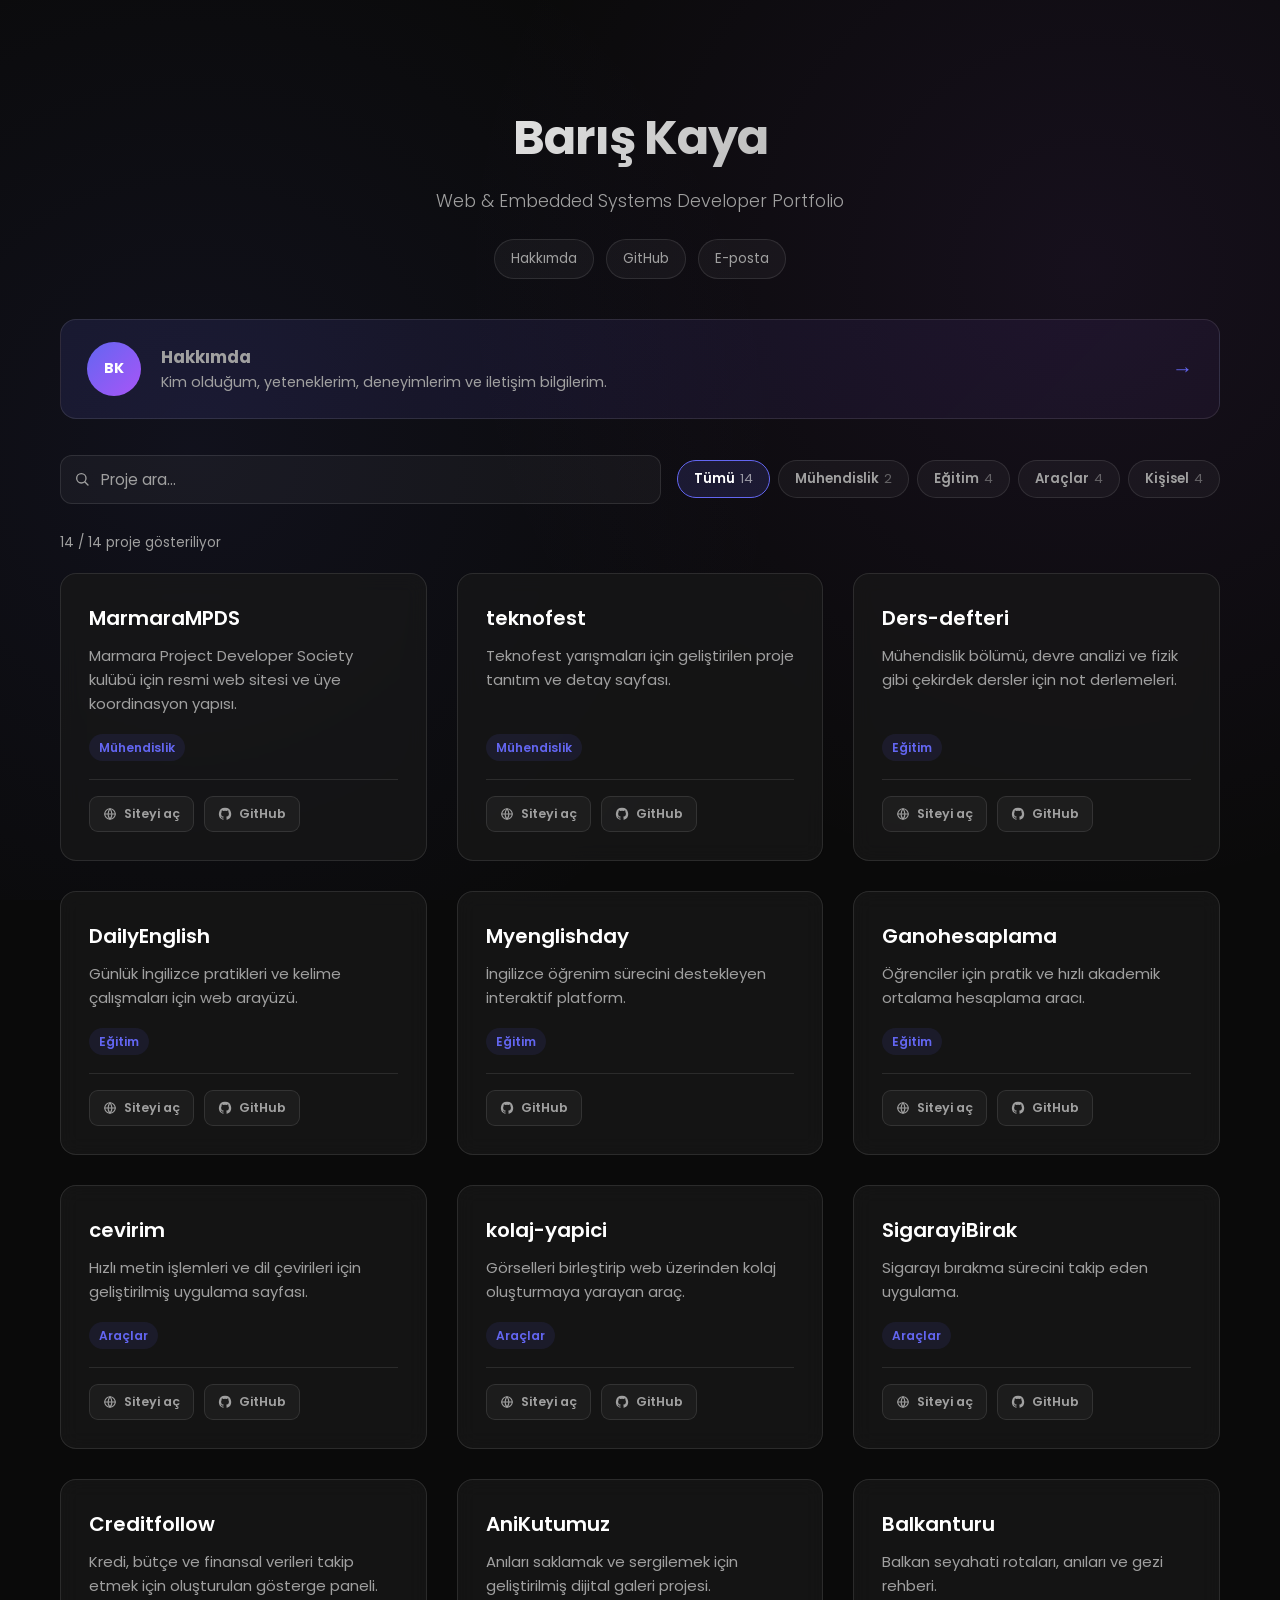
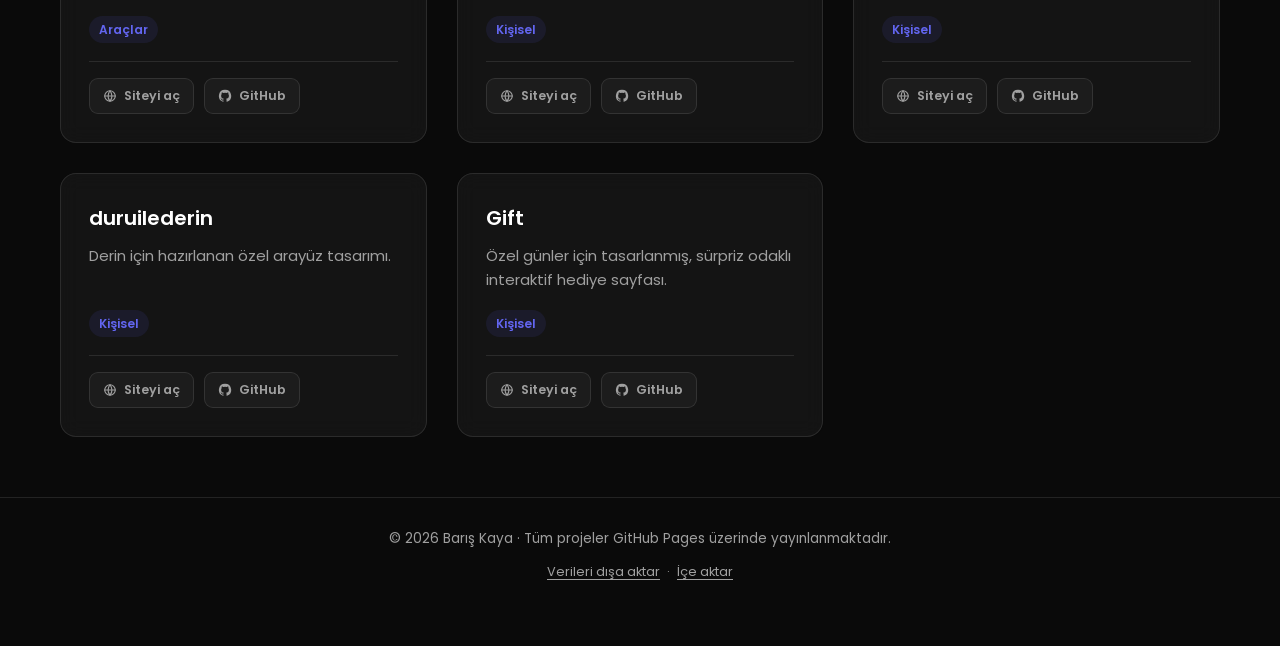
==== commit 03d26423: "feat: siteyi PWA'ya donustur (offline, ana ekrana ekle, veri kaliciligi) - manifest.json + 192/512 P" ====
--- a/index.html
+++ b/index.html
@@ -2,7 +2,7 @@
 <html lang="tr">
 <head>
     <meta charset="UTF-8">
-    <meta name="viewport" content="width=device-width, initial-scale=1.0">
+    <meta name="viewport" content="width=device-width, initial-scale=1, viewport-fit=cover">
     <title>Barış Kaya | Portfolyo</title>
 
     <meta name="description" content="Barış Kaya'nın web ve gömülü sistemler projelerini bir araya getiren portfolyo sayfası.">
@@ -17,6 +17,14 @@
     <meta name="twitter:card" content="summary">
 
     <link rel="icon" href="./assets/img/favicon.svg" type="image/svg+xml">
+
+    <!-- PWA: ana ekrana eklendiğinde tam ekran uygulama gibi açılır -->
+    <link rel="manifest" href="./manifest.json">
+    <meta name="apple-mobile-web-app-capable" content="yes">
+    <meta name="mobile-web-app-capable" content="yes">
+    <meta name="apple-mobile-web-app-status-bar-style" content="black-translucent">
+    <meta name="apple-mobile-web-app-title" content="Portfolyo">
+    <link rel="apple-touch-icon" href="./assets/img/icon-192.png">
 
     <link rel="preconnect" href="https://fonts.googleapis.com">
     <link rel="preconnect" href="https://fonts.gstatic.com" crossorigin>
@@ -78,8 +86,15 @@
 
     <footer>
         <p>&copy; <span id="year"></span> Barış Kaya · Tüm projeler GitHub Pages üzerinde yayınlanmaktadır.</p>
+        <p class="data-tools">
+            <button type="button" data-veri="disa-aktar">Verileri dışa aktar</button>
+            <span aria-hidden="true">·</span>
+            <button type="button" data-veri="ice-aktar">İçe aktar</button>
+            <span class="data-status" data-veri="durum" role="status" aria-live="polite"></span>
+        </p>
     </footer>
 
+    <script src="./assets/js/state.js"></script>
     <script src="./assets/js/common.js"></script>
     <script src="./assets/js/projects.data.js"></script>
     <script src="./assets/js/home.js"></script>
--- a/assets/css/base.css
+++ b/assets/css/base.css
@@ -34,6 +34,19 @@
         radial-gradient(circle at 85% 30%, rgba(168, 85, 247, 0.08) 0%, transparent 50%);
     background-attachment: fixed;
     min-height: 100vh;
+
+    /* iOS çentiği ve home bar'ı (viewport-fit=cover ile birlikte).
+       Tarayıcı env() bilmiyorsa değerler 0 kabul edilir. */
+    padding:
+        env(safe-area-inset-top)
+        env(safe-area-inset-right)
+        env(safe-area-inset-bottom)
+        env(safe-area-inset-left);
+}
+
+/* Adres çubuğu olmayan cihazlarda gerçek görünür yükseklik */
+@supports (min-height: 100dvh) {
+    body { min-height: 100dvh; }
 }
 
 a { color: var(--accent); }
@@ -75,6 +88,33 @@
     font-size: 0.85rem;
 }
 
+/* Footer'daki veri yedekleme araçları */
+.data-tools {
+    margin-top: 10px;
+    font-size: 0.8rem;
+    color: var(--text-secondary);
+}
+
+.data-tools button {
+    background: none;
+    border: 0;
+    padding: 2px 4px;
+    font: inherit;
+    color: var(--text-secondary);
+    text-decoration: underline;
+    text-underline-offset: 3px;
+    cursor: pointer;
+}
+
+.data-tools button:hover { color: var(--text-primary); }
+
+.data-status {
+    display: block;
+    margin-top: 6px;
+    min-height: 1.2em;
+    color: var(--accent);
+}
+
 @media (prefers-reduced-motion: reduce) {
     html { scroll-behavior: auto; }
     *, *::before, *::after {
